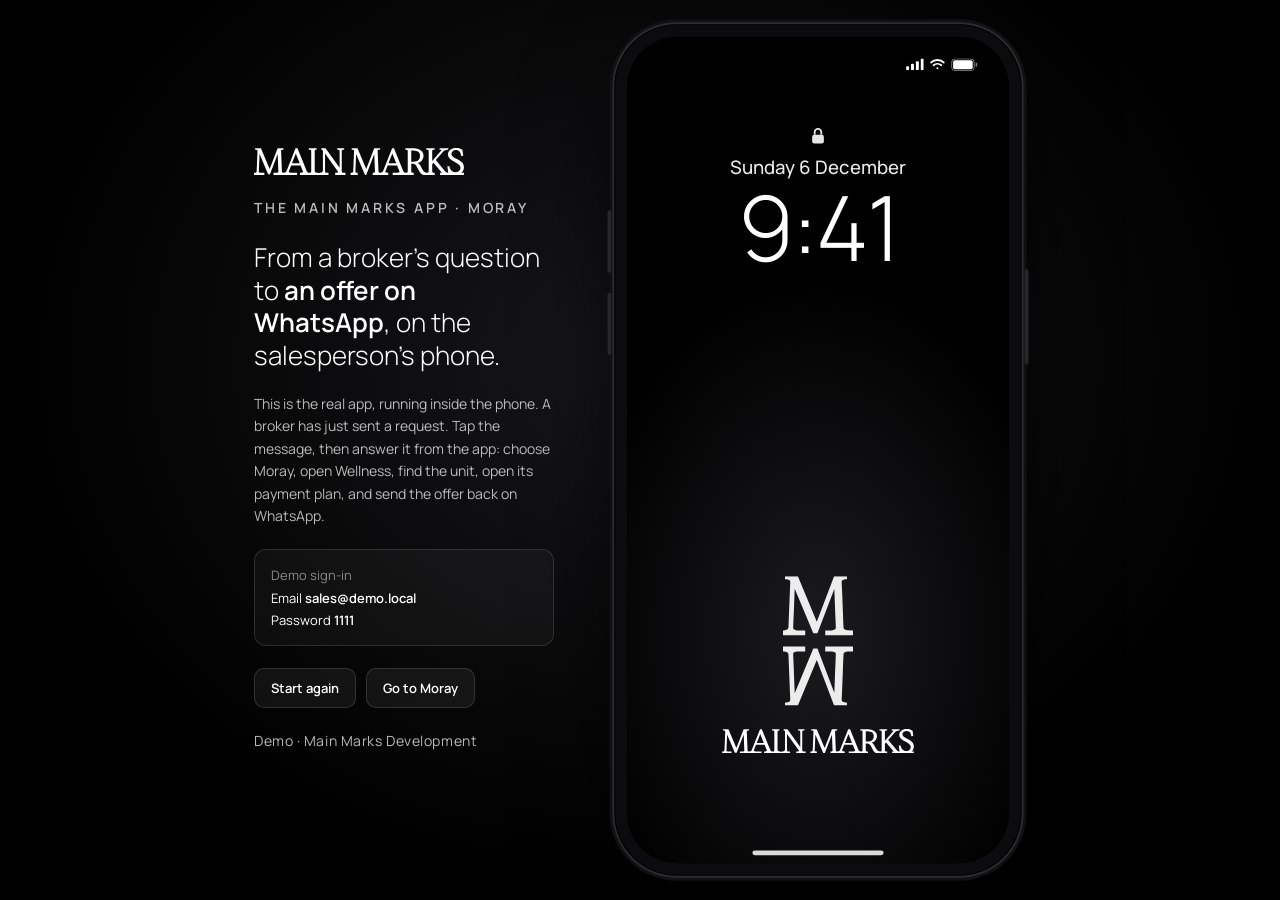
==== index.html @ e801addd "Build 83: Send offer on WhatsApp opens the phone's share sheet The share sheet slides up from the bo" ====
<!doctype html>
<html lang="en">
<head>
<meta charset="utf-8">
<meta name="viewport" content="width=device-width,initial-scale=1,viewport-fit=cover">
<title>Main Marks App Demo</title>
<meta name="theme-color" content="#000000">
<link rel="icon" href="img/icon.svg" type="image/svg+xml">
<link rel="preconnect" href="https://fonts.googleapis.com">
<link rel="preconnect" href="https://fonts.gstatic.com" crossorigin>
<link href="https://fonts.googleapis.com/css2?family=Manrope:wght@300..700&display=swap" rel="stylesheet">
<!-- ------------------------------------------------------------------
     The demo in a phone. The REAL app runs inside the frame (an iframe of
     this same folder), at an iPhone's 390 px, so every media query, tap
     and animation is the one a salesperson's phone gets. The frame is
     scaled to fit the window; the app inside is never resized.
     On a phone, the frame is dropped and the app fills the screen.
     ------------------------------------------------------------------ -->
<style>
  :root {
    --ink: #000; --white: #fff; --muted: #8B8989; --orange: #F7951E;
    --edge: rgba(255, 255, 255, .13);
    --screen-w: 390px; --screen-h: 844px; --bezel: 13px;
  }
  * { box-sizing: border-box; }
  html, body { margin: 0; height: 100%; background: var(--ink); color: var(--white);
    font-family: 'Manrope', system-ui, sans-serif; }
  body { display: flex; align-items: center; justify-content: center; gap: 56px; overflow: hidden;
    background: radial-gradient(ellipse at 50% 40%, #17171a 0%, #000 70%); }

  /* ---- the words beside the phone ---- */
  .side { width: 300px; display: flex; flex-direction: column; gap: 22px; }
  .side img.mm { width: 210px; height: auto; display: block; }
  .eyebrow { margin: 0; font-size: 11px; font-weight: 600; letter-spacing: .2em; text-transform: uppercase; color: var(--muted); }
  .side h1 { margin: 0; font-size: 26px; font-weight: 300; line-height: 1.25; }
  .side h1 b { font-weight: 600; }
  .side p { margin: 0; font-size: 14px; line-height: 1.6; color: rgba(255, 255, 255, .72); }
  .creds { padding: 14px 16px; border: 1px solid var(--edge); border-radius: 12px; font-size: 13px; line-height: 1.7;
    background: rgba(255, 255, 255, .04); }
  .creds span { color: var(--muted); }
  .creds b { font-weight: 600; }
  .btns { display: flex; gap: 10px; flex-wrap: wrap; }
  .btn { font: inherit; font-size: 13px; font-weight: 600; color: var(--white); cursor: pointer; text-decoration: none;
    padding: 10px 16px; border-radius: 10px; background: rgba(255, 255, 255, .06); border: 1px solid var(--edge); }
  .btn:hover { border-color: rgba(255, 255, 255, .3); }
  .btn:focus-visible { outline: 2px solid var(--orange); outline-offset: 2px; }
  .foot { font-size: 11px; color: var(--muted); letter-spacing: .04em; }

  /* ---- the phone ---- */
  .stage { flex: none; }
  .phone {
    position: relative;
    width: calc(var(--screen-w) + 2 * var(--bezel));
    height: calc(var(--screen-h) + 2 * var(--bezel));
    padding: var(--bezel); border-radius: 64px;
    background: #0c0c0e;
    box-shadow: 0 0 0 2px #2b2b30, 0 0 0 5px #111114, 0 40px 90px rgba(0, 0, 0, .7), inset 0 0 0 1px #000;
    transform-origin: 50% 50%;
  }
  /* the side buttons */
  .phone::before, .phone::after { content: ''; position: absolute; width: 4px; border-radius: 2px; background: #26262b; }
  .phone::before { left: -7px; top: 190px; height: 64px; box-shadow: 0 84px 0 #26262b; }
  .phone::after { right: -7px; top: 250px; height: 98px; }
  .screen { position: relative; width: 100%; height: 100%; border-radius: 51px; overflow: hidden; background: #000;
    display: flex; flex-direction: column; }
  .status { flex: none; height: 50px; display: flex; align-items: center; justify-content: space-between;
    padding: 6px 32px 0 40px; font-size: 15px; font-weight: 600; color: #fff; }
  .status svg { display: block; }
  .status { position: relative; z-index: 3; }
  .screen.locked .status > span:first-child { visibility: hidden; }
  .island { position: absolute; top: 11px; left: 50%; transform: translateX(-50%); width: 122px; height: 35px;
    border-radius: 20px; background: #000; z-index: 3; }
  iframe { flex: 1 1 auto; width: 100%; border: 0; display: block; background: #000; }
  .home { position: absolute; bottom: 8px; left: 50%; transform: translateX(-50%); width: 134px; height: 5px;
    border-radius: 3px; background: rgba(255, 255, 255, .85); z-index: 3; pointer-events: none; }

  /* ---- the lock screen: the demo starts with a broker's message ---- */
  .lock { position: absolute; inset: 0; z-index: 2; display: flex; flex-direction: column; align-items: center;
    padding-top: 92px; cursor: default;
    background: radial-gradient(ellipse 90% 60% at 50% 72%, #1b1b1f 0%, #000 72%);
    transition: transform .55s cubic-bezier(.6, 0, .3, 1), opacity .55s ease; }
  /* the wallpaper: the Main Marks emblem and wordmark, low on the screen */
  .lock .wall { position: absolute; left: 0; right: 0; bottom: 112px; display: flex; flex-direction: column;
    align-items: center; gap: 24px; pointer-events: none; }
  .lock .wall .em { height: 132px; width: auto; opacity: .92; }
  .lock .wall .wm { width: 196px; height: auto; }
  .lock.away { transform: translateY(-100%); opacity: .4; pointer-events: none; }
  .lock.gone { display: none; }
  .lock .lk { width: 14px; height: 18px; opacity: .9; }
  .lock .date { margin-top: 10px; font-size: 19px; font-weight: 500; letter-spacing: .01em; color: rgba(255,255,255,.92); }
  .lock .time { font-size: 92px; font-weight: 300; line-height: 1; letter-spacing: -.02em; margin-top: 2px;
    text-shadow: 0 2px 30px rgba(0,0,0,.35); }
  .lock .hint { position: absolute; bottom: 40px; left: 0; right: 0; text-align: center; font-size: 13px; font-weight: 500;
    color: rgba(255,255,255,.8); opacity: 0; transition: opacity .4s ease; }
  .lock.ringing .hint { opacity: 1; animation: hintPulse 2.2s ease-in-out infinite; }
  @keyframes hintPulse { 50% { opacity: .45; } }

  .note { position: absolute; top: 300px; left: 10px; right: 10px; z-index: 3; display: flex; gap: 11px; align-items: flex-start;
    padding: 12px 14px 13px; border-radius: 22px; text-align: left; font: inherit; color: #fff; cursor: pointer;
    background: rgba(40, 40, 44, .62); border: 1px solid rgba(255,255,255,.1);
    -webkit-backdrop-filter: blur(22px) saturate(1.4); backdrop-filter: blur(22px) saturate(1.4);
    box-shadow: 0 10px 30px rgba(0,0,0,.35);
    transform: translateY(46px) scale(.96); opacity: 0; }
  .lock.ringing .note { animation: noteIn .62s cubic-bezier(.2, 1.25, .4, 1) forwards, buzz .42s ease-in-out .7s 2; }
  .note:active { transform: scale(.97); }
  .note:focus-visible { outline: 2px solid var(--orange); outline-offset: 2px; }
  @keyframes noteIn { from { transform: translateY(46px) scale(.96); opacity: 0; } to { transform: none; opacity: 1; } }
  @keyframes buzz { 0%, 100% { translate: 0; } 20% { translate: -3px; } 40% { translate: 3px; } 60% { translate: -2px; } 80% { translate: 2px; } }
  .note .ic { flex: none; width: 38px; height: 38px; border-radius: 10px; background: #25D366; display: grid; place-items: center; }
  .note .tx { flex: 1; min-width: 0; }
  .note .hd { display: flex; justify-content: space-between; gap: 8px; font-size: 13px; font-weight: 700; }
  .note .hd span { font-weight: 500; color: rgba(255,255,255,.6); }
  .note .bd { margin-top: 2px; font-size: 14px; line-height: 1.38; color: rgba(255,255,255,.92); }

  /* the request, kept beside the phone once it has been opened */
  .req { padding: 14px 16px; border-radius: 12px; font-size: 13px; line-height: 1.6;
    border: 1px solid rgba(37, 211, 102, .35); background: rgba(37, 211, 102, .07); }
  .req span { display: block; font-size: 11px; font-weight: 600; letter-spacing: .14em; text-transform: uppercase; color: #25D366; margin-bottom: 4px; }
  .req[hidden] { display: none; }

  /* ==================================================================
     THE PHONE'S OWN SCREENS (build 83). "Send offer on WhatsApp" in the
     app calls MMDemo.share(): the iOS share sheet slides up from the
     bottom, a WhatsApp chat is chosen, WhatsApp shows the offer PDF before
     sending, and the chat shows it sent. These are the phone, not the app,
     so they live here, over the app's frame. Dark, as the lock screen.
     ================================================================== */
  .screen { --sb: 50px; }                         /* the status bar's height */
  .os { position: absolute; inset: 0; z-index: 2; display: none; overflow: hidden;
    font-family: -apple-system, BlinkMacSystemFont, 'SF Pro Text', 'Manrope', system-ui, sans-serif; }
  .os.on { display: block; }
  .os-dim { position: absolute; inset: 0; background: rgba(0, 0, 0, .45); opacity: 0; transition: opacity .35s ease; }
  .os.up .os-dim { opacity: 1; }

  /* the share sheet */
  .sheet { position: absolute; left: 0; right: 0; bottom: 0; height: min(570px, calc(100% - var(--sb) - 20px));
    background: #1c1c1e; border-radius: 14px 14px 0 0; color: #fff; display: flex; flex-direction: column;
    transform: translateY(100%); transition: transform .5s cubic-bezier(.32, .72, 0, 1); }
  .os.up .sheet { transform: none; }
  .sheet .grab { flex: none; width: 36px; height: 5px; border-radius: 3px; background: #48484a; margin: 6px auto 0; }
  .sh-head { flex: none; display: flex; align-items: center; gap: 12px; padding: 12px 16px 14px; border-bottom: .5px solid #38383a; }
  .sh-thumb { flex: none; width: 42px; height: 56px; border-radius: 5px; background: #fff center top / cover no-repeat;
    box-shadow: 0 0 0 .5px rgba(255,255,255,.15); display: grid; place-items: center; }
  .sh-thumb.is-text { background: #25D366; }
  .sh-thumb .spin { width: 18px; height: 18px; border-radius: 50%; border: 2px solid #c7c7cc; border-top-color: transparent;
    animation: spin .8s linear infinite; }
  @keyframes spin { to { transform: rotate(360deg); } }
  .sh-title { flex: 1; min-width: 0; }
  .sh-title b { display: -webkit-box; -webkit-line-clamp: 2; -webkit-box-orient: vertical; overflow: hidden;
    font-size: 15px; font-weight: 600; line-height: 1.25; }
  .sh-title span { display: block; margin-top: 2px; font-size: 13px; color: #8e8e93; }
  .sh-x { flex: none; width: 30px; height: 30px; border-radius: 50%; border: 0; background: #3a3a3c; color: #c7c7cc;
    font-size: 15px; line-height: 30px; cursor: pointer; }
  .sh-body { flex: 1; overflow-y: auto; padding-bottom: 30px; }
  .sh-row { display: flex; gap: 6px; overflow-x: auto; padding: 16px 12px 14px; scrollbar-width: none; }
  .sh-row::-webkit-scrollbar { display: none; }
  .sh-row + .sh-row { border-top: .5px solid #38383a; }
  .who, .app2 { flex: none; width: 76px; display: flex; flex-direction: column; align-items: center; gap: 6px;
    background: none; border: 0; color: #fff; font: inherit; cursor: pointer; padding: 0; }
  .who .av { position: relative; width: 62px; height: 62px; border-radius: 50%; display: grid; place-items: center;
    font-size: 22px; font-weight: 600; color: #fff; }
  .who .av i { position: absolute; right: -2px; bottom: -2px; width: 24px; height: 24px; border-radius: 50%; background: #25D366;
    border: 2px solid #1c1c1e; display: grid; place-items: center; }
  .who .nm, .app2 .nm { font-size: 11.5px; line-height: 1.25; text-align: center; }
  .who .nm small { display: block; color: #8e8e93; font-size: 11px; }
  .who.asked .av { box-shadow: 0 0 0 2.5px #1c1c1e, 0 0 0 4.5px #25D366; }
  .app2 .ic2 { width: 62px; height: 62px; border-radius: 15px; display: grid; place-items: center; }
  .who:active .av, .app2:active .ic2 { filter: brightness(.8); }
  .sh-acts { margin: 6px 16px 0; border-radius: 12px; background: #2c2c2e; overflow: hidden; }
  .sh-acts button { display: flex; width: 100%; justify-content: space-between; align-items: center; padding: 13px 16px;
    background: none; border: 0; color: #fff; font: inherit; font-size: 16px; cursor: pointer; text-align: left; }
  .sh-acts button + button { border-top: .5px solid #3a3a3c; }
  .sh-acts button span { color: #c7c7cc; font-size: 17px; }
  /* a phone has no scrollbars (the app's frame hides its own the same way) */
  .os .pages, .os .chat, .os .sh-body, .os .wa-list { scrollbar-width: none; }
  .os .pages::-webkit-scrollbar, .os .chat::-webkit-scrollbar, .os .sh-body::-webkit-scrollbar,
  .os .wa-list::-webkit-scrollbar { display: none; width: 0; height: 0; }
  .toast { position: absolute; left: 50%; bottom: 46px; transform: translate(-50%, 12px); opacity: 0; z-index: 5;
    padding: 9px 14px; border-radius: 18px; background: rgba(60, 60, 64, .96); color: #fff; font-size: 13px;
    white-space: nowrap; transition: opacity .25s ease, transform .25s ease; pointer-events: none; }
  .toast.on { opacity: 1; transform: translate(-50%, 0); }

  /* WhatsApp: the screens a share into it shows (dark theme) */
  .wa { position: absolute; inset: 0; background: #0b141a; color: #e9edef; display: flex; flex-direction: column;
    transform: translateX(100%); transition: transform .38s cubic-bezier(.32, .72, 0, 1); }
  .wa.in { transform: none; }
  .wa.from-bottom { transform: translateY(100%); }
  .wa.from-bottom.in { transform: none; }
  .wa-top { flex: none; display: flex; align-items: center; gap: 10px; padding: calc(var(--sb) + 6px) 12px 10px;
    background: #1f2c34; }
  .wa-top button { background: none; border: 0; color: #00a884; font: inherit; font-size: 16px; cursor: pointer; padding: 4px; }
  .wa-top .av { width: 36px; height: 36px; border-radius: 50%; display: grid; place-items: center; font-size: 14px; font-weight: 600; color: #fff; flex: none; }
  .wa-top .tt { flex: 1; min-width: 0; }
  .wa-top .tt b { display: block; font-size: 16px; font-weight: 600; white-space: nowrap; overflow: hidden; text-overflow: ellipsis; }
  .wa-top .tt span { display: block; font-size: 12px; color: #8696a0; }
  .wa-top.center .tt { text-align: center; }
  .wa-list { flex: 1; overflow-y: auto; }
  .wa-list h6 { margin: 14px 16px 6px; font-size: 12px; font-weight: 600; letter-spacing: .04em; text-transform: uppercase; color: #8696a0; }
  .wa-list button { display: flex; width: 100%; align-items: center; gap: 12px; padding: 9px 16px; background: none; border: 0;
    color: #e9edef; font: inherit; text-align: left; cursor: pointer; }
  .wa-list button .av { width: 44px; height: 44px; border-radius: 50%; display: grid; place-items: center; font-weight: 600; color: #fff; flex: none; }
  .wa-list button b { display: block; font-size: 16px; font-weight: 500; }
  .wa-list button span { display: block; font-size: 13px; color: #8696a0; }
  .wa-list button:active { background: #202c33; }

  /* the document before it is sent, and the viewer */
  .pages { flex: 1; overflow-y: auto; padding: 14px 18px 18px; display: flex; flex-direction: column; gap: 12px;
    overscroll-behavior: contain; background: #0b141a; }
  .pages img, .pages canvas { display: block; width: 100%; height: auto; background: #fff; border-radius: 2px;
    box-shadow: 0 2px 10px rgba(0, 0, 0, .5); }
  .pages .wait { margin: auto; display: flex; flex-direction: column; align-items: center; gap: 12px; color: #8696a0; font-size: 13px; }
  .pages .wait .spin { width: 26px; height: 26px; border-color: #8696a0; border-top-color: transparent; }
  .pages .fail { margin: auto; padding: 0 20px; text-align: center; color: #f15c6d; font-size: 13px; line-height: 1.5; }
  .pg-count { position: absolute; top: calc(var(--sb) + 64px); left: 50%; transform: translateX(-50%); padding: 3px 10px;
    border-radius: 10px; background: rgba(0, 0, 0, .6); font-size: 12px; color: #fff; pointer-events: none; }
  .wa-cap { flex: none; display: flex; align-items: flex-end; gap: 10px; padding: 10px 12px 30px; background: #0b141a; }
  .wa-cap .cap { flex: 1; min-width: 0; max-height: 64px; overflow: hidden; padding: 9px 14px; border-radius: 20px; background: #1f2c34;
    font-size: 13px; line-height: 1.35; color: #d1d7db; white-space: pre-line; }
  .wa-send { flex: none; width: 46px; height: 46px; border-radius: 50%; border: 0; background: #00a884; display: grid; place-items: center; cursor: pointer; }
  .wa-send:disabled { opacity: .45; cursor: default; }

  /* the chat */
  .chat { flex: 1; overflow-y: auto; padding: 10px 10px 14px; display: flex; flex-direction: column; gap: 6px;
    background-color: #0b141a;
    background-image: radial-gradient(rgba(255,255,255,.035) 1px, transparent 1.2px); background-size: 18px 18px; }
  .chat .day { align-self: center; margin: 4px 0 6px; padding: 4px 10px; border-radius: 8px; background: #182229; font-size: 11.5px; color: #8696a0; }
  .bub { max-width: 82%; padding: 6px 8px 5px 9px; border-radius: 8px; font-size: 14px; line-height: 1.38; position: relative; }
  .bub.in { align-self: flex-start; background: #1f2c34; border-top-left-radius: 0; }
  .bub.out { align-self: flex-end; background: #005c4b; border-top-right-radius: 0; }
  .bub .tm { float: right; margin: 6px 0 -3px 10px; font-size: 11px; color: rgba(233, 237, 239, .6); display: inline-flex; align-items: center; gap: 3px; }
  .bub .tk path { stroke: #8696a0; transition: stroke .4s ease; }
  .bub .tk.read path { stroke: #53bdeb; }
  .bub.doc { padding: 4px; width: 82%; cursor: pointer; }
  .bub.doc .pv { height: 150px; border-radius: 6px 6px 0 0; background: #fff center top / cover no-repeat; }
  .bub.doc .row { display: flex; align-items: center; gap: 10px; padding: 9px 8px; background: #025144; border-radius: 0 0 6px 6px; }
  .bub.doc .row .pdf { flex: none; width: 30px; height: 36px; border-radius: 3px; background: #e2483d; color: #fff;
    font-size: 9px; font-weight: 700; display: grid; place-items: end center; padding-bottom: 5px; }
  .bub.doc .row b { display: block; font-size: 13.5px; font-weight: 500; line-height: 1.3; word-break: break-word; }
  .bub.doc .row span { display: block; font-size: 12px; color: rgba(233, 237, 239, .6); margin-top: 2px; }
  .bub.doc .tm { float: none; display: flex; justify-content: flex-end; margin: 2px 4px 0; }
  .bub.pop { animation: pop .3s cubic-bezier(.2, 1.2, .4, 1) both; }
  @keyframes pop { from { opacity: 0; transform: translateY(10px) scale(.97); } }
  .wa-bar { flex: none; display: flex; align-items: center; gap: 8px; padding: 8px 10px 30px; background: #1f2c34; }
  .wa-bar span { flex: 1; padding: 8px 14px; border-radius: 18px; background: #2a3942; color: #8696a0; font-size: 14px; }

  /* ---- on a phone, the app IS the screen ---- */
  @media (max-width: 760px) {
    .screen { --sb: env(safe-area-inset-top, 0px); }
    body { display: block; background: #000; }
    .side { display: none; }
    .phone { width: 100vw; height: 100dvh; padding: 0; border-radius: 0; box-shadow: none; background: #000; transform: none !important; }
    .phone::before, .phone::after, .status, .island, .home { display: none; }
    .screen { border-radius: 0; }
    .lock { padding-top: 70px; }
    .note { top: 270px; }
  }
  @media (prefers-reduced-motion: reduce) {
    .lock.ringing .note { animation: none; transform: none; opacity: 1; }
    .lock.ringing .hint { animation: none; }
  }
</style>
</head>
<body>

<section class="side" aria-label="About this demo">
  <img class="mm" src="img/mainmarks-wordmark.svg" alt="Main Marks">
  <p class="eyebrow">The Main Marks app · Moray</p>
  <h1>From a broker’s question to <b>an offer on WhatsApp</b>, on the salesperson’s phone.</h1>
  <p>This is the real app, running inside the phone. A broker has just sent a request. Tap the message, then answer it from the app: choose Moray, open Wellness, find the unit, open its payment plan, and send the offer back on WhatsApp.</p>
  <div class="req" id="req" hidden>
    <span>The request</span>
    Sara Adel, broker: a cardiologist wants the lowest-priced clinic at Moray Wellness, on the first floor only (his patients have heart problems).
  </div>
  <div class="creds">
    <span>Demo sign-in</span><br>
    Email <b>sales@demo.local</b><br>
    Password <b>1111</b>
  </div>
  <div class="btns">
    <button class="btn" type="button" id="restart">Start again</button>
    <button class="btn" type="button" id="moray">Go to Moray</button>
  </div>
  <p class="foot" id="build">Demo · Main Marks Development</p>
</section>

<div class="stage">
  <div class="phone" id="phone">
    <div class="screen" id="screen">
      <div class="island" aria-hidden="true"></div>
      <div class="status" aria-hidden="true">
        <span>9:41</span>
        <span style="display:flex;gap:6px;align-items:center">
          <svg width="18" height="12" viewBox="0 0 18 12" fill="#fff"><rect x="0" y="8" width="3" height="4" rx="1"/><rect x="5" y="5.5" width="3" height="6.5" rx="1"/><rect x="10" y="3" width="3" height="9" rx="1"/><rect x="15" y="0" width="3" height="12" rx="1"/></svg>
          <svg width="16" height="12" viewBox="0 0 16 12" fill="none" stroke="#fff" stroke-width="1.8" stroke-linecap="round"><path d="M1.5 4.2a9.5 9.5 0 0 1 13 0"/><path d="M4 7a6 6 0 0 1 8 0"/><circle cx="8" cy="10" r="1" fill="#fff" stroke="none"/></svg>
          <svg width="27" height="13" viewBox="0 0 27 13" fill="none"><rect x=".5" y=".5" width="23" height="12" rx="3.5" stroke="rgba(255,255,255,.5)"/><rect x="2" y="2" width="20" height="9" rx="2" fill="#fff"/><rect x="25" y="4.5" width="1.6" height="4" rx=".8" fill="rgba(255,255,255,.5)"/></svg>
        </span>
      </div>
      <iframe id="app" src="about:blank" title="The Main Marks app"></iframe>
      <div class="lock" id="lock">
        <svg class="lk" viewBox="0 0 14 18" fill="none" stroke="#fff" stroke-width="1.8" aria-hidden="true"><rect x="1" y="8" width="12" height="9" rx="2.2" fill="#fff" stroke="none"/><path d="M3.6 8V5.4a3.4 3.4 0 0 1 6.8 0V8"/></svg>
        <div class="date" id="date">Thursday 1 October</div>
        <div class="time">9:41</div>
        <button class="note" id="note" type="button" aria-label="New WhatsApp message from Sara Adel, broker. Open it.">
          <span class="ic" aria-hidden="true">
            <svg width="22" height="22" viewBox="0 0 24 24" fill="#fff"><path d="M12 2.2a9.8 9.8 0 0 0-8.4 14.8L2.3 21.8l4.9-1.3A9.8 9.8 0 1 0 12 2.2Zm0 2a7.8 7.8 0 1 1-4 14.5l-.3-.2-2.8.8.8-2.7-.2-.3A7.8 7.8 0 0 1 12 4.2Z"/></svg>
          </span>
          <span class="tx">
            <span class="hd">Sara Adel · Broker <span>now</span></span>
            <span class="bd" style="display:block">Hi! My client is a cardiologist. His patients usually have heart problems, so he won’t accept anything higher than the first floor. What’s your lowest-priced first-floor clinic at Moray Wellness?</span>
          </span>
        </button>
        <div class="wall" aria-hidden="true">
          <img class="em" src="img/mainmarks-emblem.svg" alt="">
          <img class="wm" src="img/mainmarks-wordmark.svg" alt="">
        </div>
        <div class="hint">Tap the message to answer it</div>
      </div>

      <!-- the phone's own screens (build 83): share sheet -> WhatsApp -->
      <div class="os" id="os" aria-hidden="true">
        <div class="os-dim" id="osDim"></div>
        <div class="sheet" id="sheet" role="dialog" aria-label="Share">
          <div class="grab"></div>
          <div class="sh-head">
            <div class="sh-thumb" id="shThumb"><span class="spin"></span></div>
            <div class="sh-title"><b id="shName">Offer</b><span id="shMeta">Preparing the offer PDF…</span></div>
            <button class="sh-x" type="button" id="shClose" aria-label="Close">✕</button>
          </div>
          <div class="sh-body">
            <div class="sh-row" id="shPeople"></div>
            <div class="sh-row" id="shApps"></div>
            <div class="sh-acts">
              <button type="button" data-act="copy">Copy <span>⧉</span></button>
              <button type="button" data-act="files">Save to Files <span>▭</span></button>
              <button type="button" data-act="print">Print <span>⎙</span></button>
            </div>
          </div>
        </div>
        <section class="wa from-bottom" id="waPick" aria-label="WhatsApp: send to">
          <div class="wa-top center"><button type="button" data-back="pick">Cancel</button>
            <div class="tt"><b>Send to…</b></div><span style="width:52px"></span></div>
          <div class="wa-list" id="waPickList"></div>
        </section>
        <section class="wa" id="waPrev" aria-label="WhatsApp: the document before sending">
          <div class="wa-top"><button type="button" data-back="prev" aria-label="Cancel">✕</button>
            <span class="av" id="prevAv"></span><div class="tt"><b id="prevName"></b><span id="prevSub">Document</span></div></div>
          <div class="pages" id="prevPages"></div>
          <span class="pg-count" id="prevCount" hidden></span>
          <div class="wa-cap"><div class="cap" id="prevCap"></div>
            <button class="wa-send" type="button" id="prevSend" aria-label="Send">
              <svg width="22" height="22" viewBox="0 0 24 24" fill="#fff"><path d="M3.4 20.4 21 12 3.4 3.6 3.4 10l12.6 2-12.6 2z"/></svg></button></div>
        </section>
        <section class="wa" id="waChat" aria-label="WhatsApp chat">
          <div class="wa-top"><button type="button" data-back="chat" aria-label="Back to the app">‹ Back</button>
            <span class="av" id="chatAv"></span><div class="tt"><b id="chatName"></b><span id="chatSub">online</span></div></div>
          <div class="chat" id="chat"></div>
          <div class="wa-bar"><span>Message</span></div>
        </section>
        <section class="wa from-bottom" id="waView" aria-label="The offer PDF">
          <div class="wa-top"><button type="button" data-back="view">Done</button>
            <div class="tt"><b id="viewName"></b><span id="viewSub"></span></div></div>
          <div class="pages" id="viewPages"></div>
        </section>
        <div class="toast" id="toast"></div>
      </div>
      <div class="home" aria-hidden="true"></div>
    </div>
  </div>
</div>

<script>
(function () {
  'use strict';
  var phone = document.getElementById('phone');
  var app = document.getElementById('app');

  /* fit the whole phone in the window; the app inside keeps its 390 px */
  function fit() {
    if (window.matchMedia('(max-width: 760px)').matches) { phone.style.transform = ''; return; }
    var h = phone.offsetHeight, w = phone.offsetWidth;
    var s = Math.min(1, (window.innerHeight - 48) / h, (window.innerWidth - 380) / w);
    phone.style.transform = 'scale(' + Math.max(0.5, s).toFixed(3) + ')';
  }
  window.addEventListener('resize', fit);
  fit();

  /* a phone has no scrollbar: hide the desktop one inside the frame, or it
     takes 15 px off the app's width and the app lays out for 375 px */
  app.addEventListener('load', function () {
    try {
      var d = app.contentDocument;
      var st = d.createElement('style');
      st.textContent = 'html{scrollbar-width:none}::-webkit-scrollbar{display:none;width:0;height:0}';
      d.head.appendChild(st);
    } catch (e) { /* not the same origin: leave it */ }
  });

  /* ---- the opening: a locked phone, then the broker's message ----------
     The app is not loaded until the message is tapped, so its own sign-in
     or entry animation plays in front of the viewer, not behind the lock. */
  var lock = document.getElementById('lock');
  var note = document.getElementById('note');
  var req = document.getElementById('req');
  var screen = document.getElementById('screen');
  var ringTimer = null;

  try {
    document.getElementById('date').textContent =
      new Date().toLocaleDateString('en-GB', { weekday: 'long', day: 'numeric', month: 'long' });
  } catch (e) { /* keep the written date */ }

  function ring() {
    clearTimeout(ringTimer);
    closeAll(true); job = null;
    app.src = 'about:blank';
    req.hidden = true;
    lock.classList.remove('away', 'gone', 'ringing');
    screen.classList.add('locked');
    void lock.offsetWidth;                       /* restart the slide-in */
    ringTimer = setTimeout(function () { lock.classList.add('ringing'); }, 1400);
  }

  function answer() {
    if (lock.classList.contains('away')) return;
    var done = false;
    function unlock() {
      if (done) return;
      done = true;
      lock.classList.add('away');
      screen.classList.remove('locked');
      req.hidden = false;
      setTimeout(function () { lock.classList.add('gone'); }, 600);
    }
    app.addEventListener('load', function onLoad() {
      if (app.src.indexOf('about:blank') !== -1) return;
      app.removeEventListener('load', onLoad);
      unlock();
    });
    app.src = 'projects.html';                      /* signed out: the app sends it to sign-in */
    setTimeout(unlock, 1500);                    /* never leave the viewer on the lock */
  }

  /* ==================================================================
     THE SHARE SHEET AND WHATSAPP (build 83). The app's "Send offer on
     WhatsApp" calls MMDemo.share({ text, agent, unit, pdf }) from inside
     the frame; `pdf` makes the real offer PDF (js/offerpdf.js -> js/pdf.js)
     or is null for a unit the offer does not cover yet (then the text goes
     alone). The contacts are invented, like Sara Adel.
     ================================================================== */
  function $(id) { return document.getElementById(id); }
  var os = $('os');
  var REQUEST = document.querySelector('#note .bd').textContent;
  var PEOPLE = [
    { name: 'Sara Adel', sub: 'Broker', bg: '#7b5ea7', asked: true },
    { name: 'Omar Fathy', sub: 'Broker', bg: '#2f7d6d' },
    { name: 'Moray Sales', sub: 'Team group', bg: '#b5651d' },
    { name: 'Yasmin Nabil', sub: 'Broker', bg: '#3b6fb6' }
  ];
  var WA_ICON = '<svg width="13" height="13" viewBox="0 0 24 24" fill="#fff"><path d="M12 2.2a9.8 9.8 0 0 0-8.4 14.8L2.3 21.8l4.9-1.3A9.8 9.8 0 1 0 12 2.2Zm0 2a7.8 7.8 0 1 1-4 14.5l-.3-.2-2.8.8.8-2.7-.2-.3A7.8 7.8 0 0 1 12 4.2Z"/></svg>';
  var TICKS = '<svg class="tk" width="17" height="11" viewBox="0 0 17 11" fill="none" stroke-width="1.6" stroke-linecap="round" stroke-linejoin="round"><path d="M1 6l3 3 6-7.5"/><path d="M7.5 8.6 8 9l6-7.5"/></svg>';
  var job = null, timers = [];

  function later(fn, ms) { timers.push(setTimeout(fn, ms)); }
  function esc(s) { return String(s).replace(/[&<>"]/g, function (c) { return { '&': '&amp;', '<': '&lt;', '>': '&gt;', '"': '&quot;' }[c]; }); }
  /* WhatsApp's own formatting: *bold*, line breaks */
  function waText(s) { return esc(s).replace(/\*([^*\n]+)\*/g, '<b>$1</b>').replace(/\n/g, '<br>'); }
  function initials(n) { return n.split(/\s+/).map(function (w) { return w[0]; }).join('').slice(0, 2).toUpperCase(); }
  function avatar(el, who) { el.textContent = initials(who.name); el.style.background = who.bg; }
  function mb(bytes) { return bytes > 1048576 ? (bytes / 1048576).toFixed(1) + ' MB' : Math.round(bytes / 1024) + ' kB'; }
  var toastT = null;
  function toast(msg) {
    var t = $('toast'); t.textContent = msg; t.classList.add('on');
    clearTimeout(toastT); toastT = setTimeout(function () { t.classList.remove('on'); }, 1800);
  }

  var libs = {};
  function load(src) {
    if (!libs[src]) libs[src] = new Promise(function (ok, no) {
      var s = document.createElement('script'); s.src = src; s.onload = ok;
      s.onerror = function () { delete libs[src]; no(new Error('Could not load ' + src)); };
      document.head.appendChild(s);
    });
    return libs[src];
  }
  /* every page of the PDF as a picture, with Mozilla's PDF.js, so it shows
     the same on a laptop and on a phone (a phone's browser will not show a
     PDF inside a page) */
  function pagesOf(file) {
    return Promise.all([load('vendor/pdfjs/pdf.min.js'), file.blob.arrayBuffer()]).then(function (r) {
      var lib = window.pdfjsLib;
      lib.GlobalWorkerOptions.workerSrc = 'vendor/pdfjs/pdf.worker.min.js';
      return lib.getDocument({ data: new Uint8Array(r[1]) }).promise;
    }).then(function (pdf) {
      var out = [], n = 0;
      function next() {
        if (++n > pdf.numPages) return out;
        return pdf.getPage(n).then(function (page) {
          var v0 = page.getViewport({ scale: 1 }), v = page.getViewport({ scale: 760 / v0.width });
          var c = document.createElement('canvas'); c.width = v.width; c.height = v.height;
          return page.render({ canvasContext: c.getContext('2d'), viewport: v }).promise.then(function () {
            out.push(c.toDataURL('image/jpeg', 0.86)); return next();
          });
        });
      }
      return next();
    });
  }

  function fillPages(box, done) {
    box.innerHTML = '<div class="wait"><span class="spin"></span>Preparing the offer…</div>';
    if (!job.pages) { box.innerHTML = '<p class="fail">No PDF.</p>'; return; }
    job.pages.then(function (urls) {
      box.innerHTML = '';
      urls.forEach(function (u, i) { var im = new Image(); im.src = u; im.alt = 'Page ' + (i + 1); box.appendChild(im); });
      if (done) done(urls);
    }, function (e) { box.innerHTML = '<p class="fail">The offer PDF could not be made.<br>' + esc(e && e.message || e) + '</p>'; });
  }

  function share(o) {
    closeAll(true);
    job = { text: o.text, unit: o.unit, agent: o.agent, to: null, file: null, pages: null };
    var thumb = $('shThumb');
    thumb.className = 'sh-thumb'; thumb.style.backgroundImage = ''; thumb.innerHTML = '<span class="spin"></span>';
    if (o.pdf) {
      $('shName').textContent = 'Moray Wellness · Clinic ' + o.unit + ' · offer';
      $('shMeta').textContent = 'Preparing the offer PDF…';
      job.file = Promise.resolve().then(o.pdf);
      job.pages = job.file.then(pagesOf);
      var mine = job;
      job.file.then(function (f) {
        if (job !== mine) return;
        f.size = f.blob.size;
        $('shName').textContent = f.name;
        $('shMeta').textContent = 'PDF Document · ' + f.pages + ' pages · ' + mb(f.size);
      }, function (e) {
        if (job !== mine) return;
        $('shMeta').textContent = 'No PDF: ' + (e && e.message || e);
      });
      job.pages.then(function (urls) {
        if (job !== mine) return;
        thumb.innerHTML = ''; thumb.style.backgroundImage = 'url(' + urls[0] + ')';
      }, function () { if (job === mine) { thumb.className = 'sh-thumb is-text'; thumb.innerHTML = WA_ICON; } });
    } else {
      $('shName').textContent = 'Offer · ' + o.unit;
      $('shMeta').textContent = 'Text · this unit has no offer PDF yet';
      thumb.className = 'sh-thumb is-text'; thumb.innerHTML = WA_ICON;
    }
    os.classList.add('on'); os.setAttribute('aria-hidden', 'false');
    void os.offsetWidth;
    os.classList.add('up');
  }
  window.MMDemo = { share: share };

  function slide(id, on) { $(id).classList.toggle('in', on); }
  function sheetDown(down) { $('sheet').style.transform = down ? 'translateY(100%)' : ''; }

  function closeAll(now) {
    timers.forEach(clearTimeout); timers = [];
    ['waPick', 'waPrev', 'waChat', 'waView'].forEach(function (id) { slide(id, false); });
    sheetDown(false);
    os.classList.remove('up');
    if (now) { os.classList.remove('on'); os.setAttribute('aria-hidden', 'true'); return; }
    later(function () { os.classList.remove('on'); os.setAttribute('aria-hidden', 'true'); }, 420);
  }

  /* a chat is chosen: WhatsApp shows the document before it goes */
  function pick(who) {
    if (!job) return;
    job.to = who;
    slide('waPick', false);
    if (!job.file) { send(); return; }
    job.file.then(function () {
      avatar($('prevAv'), who); $('prevName').textContent = who.name;
      $('prevSub').textContent = 'Document';
      $('prevCap').textContent = job.text;
      $('prevSend').disabled = true;
      $('prevCount').hidden = true;
      fillPages($('prevPages'), function (urls) {
        $('prevSend').disabled = false;
        var c = $('prevCount'); c.hidden = false; c.textContent = '1 of ' + urls.length;
        var box = $('prevPages');
        box.onscroll = function () {
          var ims = box.querySelectorAll('img'), k = 0;
          for (var i = 0; i < ims.length; i++) if (ims[i].offsetTop - box.offsetTop <= box.scrollTop + box.clientHeight / 3) k = i;
          c.textContent = (k + 1) + ' of ' + urls.length;
        };
      });
      $('prevPages').scrollTop = 0;
      sheetDown(true);
      slide('waPrev', true);
    }, function () { send(); });            /* no PDF could be made: the text alone */
  }

  /* sent: the chat, with what was asked and what went back */
  function send() {
    var who = job.to, chat = $('chat');
    avatar($('chatAv'), who); $('chatName').textContent = who.name;
    $('chatSub').textContent = who.sub === 'Team group' ? 'You, Ahmed, Mariam, Karim' : 'online';
    chat.innerHTML = '<span class="day">Today</span>';
    if (who.asked) chat.insertAdjacentHTML('beforeend', '<div class="bub in">' + waText(REQUEST) + '<span class="tm">9:41</span></div>');
    sheetDown(true);
    slide('waPrev', false);
    slide('waChat', true);
    var at = 350, docAt = at;          /* the PDF first, then the text (as WhatsApp sends them) */
    if (job.file) {
      job.file.then(function (f) {
        later(function () {
          chat.insertAdjacentHTML('beforeend', '<div class="bub out doc pop" id="docBub" role="button" tabindex="0" aria-label="Open the offer PDF">' +
            '<div class="pv" id="docPv"></div><div class="row"><span class="pdf">PDF</span><div><b>' + esc(f.name) + '</b>' +
            '<span>' + f.pages + ' pages · PDF · ' + mb(f.size) + '</span></div></div><span class="tm">9:42 ' + TICKS + '</span></div>');
          job.pages.then(function (urls) { var pv = $('docPv'); if (pv) pv.style.backgroundImage = 'url(' + urls[0] + ')'; });
          $('docBub').addEventListener('click', openView);
          $('docBub').addEventListener('keydown', function (e) { if (e.key === 'Enter' || e.key === ' ') { e.preventDefault(); openView(); } });
        }, docAt);
      }, function () {});
      at += 450;
    }
    later(function () {
      chat.insertAdjacentHTML('beforeend', '<div class="bub out pop">' + waText(job.text) + '<span class="tm">9:42 ' + TICKS + '</span></div>');
      chat.scrollTop = chat.scrollHeight;
    }, at);
    /* read by the broker */
    later(function () {
      [].forEach.call(chat.querySelectorAll('.tk'), function (t) { t.classList.add('read'); });
      if (who.sub !== 'Team group') $('chatSub').textContent = 'online';
    }, at + 1600);
  }

  function openView() {
    if (!job || !job.file) return;
    job.file.then(function (f) {
      $('viewName').textContent = f.name;
      $('viewSub').textContent = f.pages + ' pages · ' + mb(f.size);
      fillPages($('viewPages'));
      $('viewPages').scrollTop = 0;
      slide('waView', true);
    });
  }

  /* the sheet's rows */
  PEOPLE.forEach(function (who) {
    var b = document.createElement('button');
    b.type = 'button'; b.className = 'who' + (who.asked ? ' asked' : '');
    b.setAttribute('aria-label', 'WhatsApp ' + who.name + ', ' + who.sub);
    b.innerHTML = '<span class="av">' + initials(who.name) + '<i>' + WA_ICON + '</i></span><span class="nm">' + esc(who.name) + '<small>' + esc(who.sub) + '</small></span>';
    b.querySelector('.av').style.background = who.bg;
    b.addEventListener('click', function () { pick(who); });
    $('shPeople').appendChild(b);
  });
  [['AirDrop', '#0a84ff', '<svg width="30" height="30" viewBox="0 0 24 24" fill="none" stroke="#fff" stroke-width="1.8" stroke-linecap="round"><circle cx="12" cy="12" r="2"/><path d="M8 16a6 6 0 1 1 8 0"/><path d="M5.2 19a10 10 0 1 1 13.6 0"/></svg>'],
   ['WhatsApp', '#25D366', '<svg width="34" height="34" viewBox="0 0 24 24" fill="#fff"><path d="M12 2.2a9.8 9.8 0 0 0-8.4 14.8L2.3 21.8l4.9-1.3A9.8 9.8 0 1 0 12 2.2Zm0 2a7.8 7.8 0 1 1-4 14.5l-.3-.2-2.8.8.8-2.7-.2-.3A7.8 7.8 0 0 1 12 4.2Z"/></svg>'],
   ['Messages', '#30d158', '<svg width="32" height="32" viewBox="0 0 24 24" fill="#fff"><path d="M12 3c5 0 9 3.4 9 7.6s-4 7.6-9 7.6c-1 0-2-.1-2.9-.4L4.5 20l1.2-3.6C4 15 3 13 3 10.6 3 6.4 7 3 12 3Z"/></svg>'],
   ['Mail', '#0a84ff', '<svg width="32" height="32" viewBox="0 0 24 24" fill="none" stroke="#fff" stroke-width="1.8"><rect x="3" y="5.5" width="18" height="13" rx="2"/><path d="m3.5 7 8.5 6 8.5-6"/></svg>'],
   ['Notes', '#ffd60a', '<svg width="30" height="30" viewBox="0 0 24 24" fill="none" stroke="#7a5c00" stroke-width="1.8" stroke-linecap="round"><path d="M6 8h12M6 12h12M6 16h8"/></svg>']
  ].forEach(function (a) {
    var b = document.createElement('button');
    b.type = 'button'; b.className = 'app2';
    b.innerHTML = '<span class="ic2" style="background:' + a[1] + '">' + a[2] + '</span><span class="nm">' + a[0] + '</span>';
    b.addEventListener('click', a[0] === 'WhatsApp' ? openPick : function () { toast('In this demo, share it on WhatsApp'); });
    $('shApps').appendChild(b);
  });
  function openPick() {
    var list = $('waPickList');
    list.innerHTML = '<h6>Frequently contacted</h6>';
    PEOPLE.forEach(function (who) {
      var b = document.createElement('button'); b.type = 'button';
      b.innerHTML = '<span class="av">' + initials(who.name) + '</span><div><b>' + esc(who.name) + '</b><span>' + esc(who.sub) + '</span></div>';
      b.querySelector('.av').style.background = who.bg;
      b.addEventListener('click', function () { pick(who); });
      list.appendChild(b);
    });
    slide('waPick', true);
  }
  [].forEach.call(document.querySelectorAll('.sh-acts button'), function (b) {
    b.addEventListener('click', function () {
      if (b.dataset.act === 'copy' && job && navigator.clipboard) {
        navigator.clipboard.writeText(job.text).then(function () { toast('Offer text copied'); }, function () { toast('Could not copy'); });
      } else toast('In this demo, share it on WhatsApp');
    });
  });
  $('shClose').addEventListener('click', function () { closeAll(); });
  $('osDim').addEventListener('click', function () { closeAll(); });
  $('prevSend').addEventListener('click', send);
  [].forEach.call(document.querySelectorAll('[data-back]'), function (b) {
    b.addEventListener('click', function () {
      var k = b.dataset.back;
      if (k === 'pick') slide('waPick', false);
      else if (k === 'prev') { slide('waPrev', false); sheetDown(false); }
      else if (k === 'view') slide('waView', false);
      else closeAll();                                       /* chat: back to the app */
    });
  });

  note.addEventListener('click', answer);
  ring();

  document.getElementById('restart').addEventListener('click', ring);
  document.getElementById('moray').addEventListener('click', function () {
    clearTimeout(ringTimer);
    closeAll(true);
    lock.classList.add('away', 'gone');
    screen.classList.remove('locked');
    req.hidden = false;
    app.src = 'project.html?p=moray';
  });

  try {
    if (window.CONFIG && CONFIG.build) document.getElementById('build').textContent = 'Demo · build ' + CONFIG.build;
  } catch (e) { /* no config: keep the plain line */ }
}());
</script>
</body>
</html>
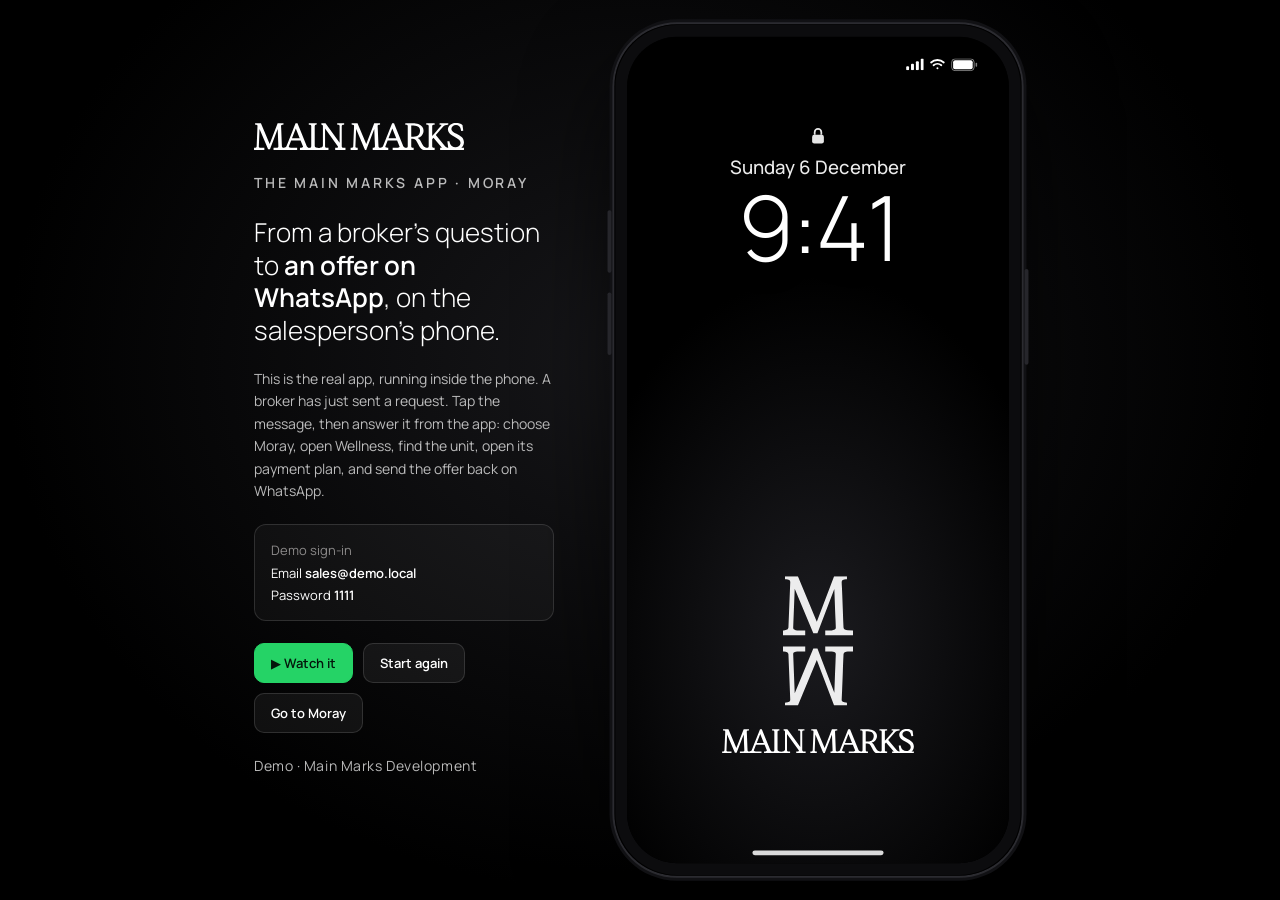
==== commit 0f64ba9b: "Build 84: Watch it, and 'who is this offer for' before every offer - Watch it: the whole story plays" ====
--- a/index.html
+++ b/index.html
@@ -171,6 +171,26 @@
     background: none; border: 0; color: #fff; font: inherit; font-size: 16px; cursor: pointer; text-align: left; }
   .sh-acts button + button { border-top: .5px solid #3a3a3c; }
   .sh-acts button span { color: #c7c7cc; font-size: 17px; }
+  /* ---- WATCH IT (build 84): the demo plays itself, a tap mark at every touch ---- */
+  .btn-watch { background: #25D366; border-color: #25D366; color: #04160b; }
+  .btn-watch:hover { border-color: #5ee08f; background: #3ddc79; }
+  .btn-watch[aria-pressed="true"] { background: rgba(255, 255, 255, .06); border-color: var(--edge); color: var(--white); }
+  .watch-pill { display: none; position: absolute; left: 50%; bottom: 74px; transform: translateX(-50%); z-index: 3;
+    padding: 9px 16px; border-radius: 20px; border: 1px solid rgba(255,255,255,.18); background: rgba(255,255,255,.08);
+    color: #fff; font: inherit; font-size: 13px; font-weight: 600; cursor: pointer; white-space: nowrap; }
+  .shield { position: absolute; inset: 0; z-index: 6; cursor: pointer; }
+  .shield[hidden] { display: none; }
+  .tap { position: absolute; z-index: 7; width: 46px; height: 46px; margin: -23px 0 0 -23px; border-radius: 50%;
+    pointer-events: none; opacity: 0; background: rgba(255, 255, 255, .32); box-shadow: 0 0 0 2px rgba(255, 255, 255, .85), 0 4px 18px rgba(0, 0, 0, .45); }
+  .tap.on { animation: tapIn .9s ease-out forwards; }
+  @keyframes tapIn {
+    0% { opacity: 0; transform: scale(1.5); }
+    25% { opacity: 1; transform: scale(1); }
+    45% { transform: scale(.82); }
+    70% { opacity: 1; transform: scale(1); }
+    100% { opacity: 0; transform: scale(1.25); }
+  }
+
   /* a phone has no scrollbars (the app's frame hides its own the same way) */
   .os .pages, .os .chat, .os .sh-body, .os .wa-list { scrollbar-width: none; }
   .os .pages::-webkit-scrollbar, .os .chat::-webkit-scrollbar, .os .sh-body::-webkit-scrollbar,
@@ -252,6 +272,7 @@
     .phone::before, .phone::after, .status, .island, .home { display: none; }
     .screen { border-radius: 0; }
     .lock { padding-top: 70px; }
+    .watch-pill { display: block; }          /* the side panel, with its Watch it button, is hidden here */
     .note { top: 270px; }
   }
   @media (prefers-reduced-motion: reduce) {
@@ -269,7 +290,7 @@
   <p>This is the real app, running inside the phone. A broker has just sent a request. Tap the message, then answer it from the app: choose Moray, open Wellness, find the unit, open its payment plan, and send the offer back on WhatsApp.</p>
   <div class="req" id="req" hidden>
     <span>The request</span>
-    Sara Adel, broker: a cardiologist wants the lowest-priced clinic at Moray Wellness, on the first floor only (his patients have heart problems).
+    Sara Sales Nawy, a broker at Nawy: a cardiologist wants the lowest-priced clinic at Moray Wellness, on the first floor only (his patients have heart problems).
   </div>
   <div class="creds">
     <span>Demo sign-in</span><br>
@@ -277,6 +298,7 @@
     Password <b>1111</b>
   </div>
   <div class="btns">
+    <button class="btn btn-watch" type="button" id="watch" aria-pressed="false"><span class="wi" aria-hidden="true">▶</span> <span class="wl">Watch it</span></button>
     <button class="btn" type="button" id="restart">Start again</button>
     <button class="btn" type="button" id="moray">Go to Moray</button>
   </div>
@@ -300,12 +322,12 @@
         <svg class="lk" viewBox="0 0 14 18" fill="none" stroke="#fff" stroke-width="1.8" aria-hidden="true"><rect x="1" y="8" width="12" height="9" rx="2.2" fill="#fff" stroke="none"/><path d="M3.6 8V5.4a3.4 3.4 0 0 1 6.8 0V8"/></svg>
         <div class="date" id="date">Thursday 1 October</div>
         <div class="time">9:41</div>
-        <button class="note" id="note" type="button" aria-label="New WhatsApp message from Sara Adel, broker. Open it.">
+        <button class="note" id="note" type="button" aria-label="New WhatsApp message from Sara Sales Nawy. Open it.">
           <span class="ic" aria-hidden="true">
             <svg width="22" height="22" viewBox="0 0 24 24" fill="#fff"><path d="M12 2.2a9.8 9.8 0 0 0-8.4 14.8L2.3 21.8l4.9-1.3A9.8 9.8 0 1 0 12 2.2Zm0 2a7.8 7.8 0 1 1-4 14.5l-.3-.2-2.8.8.8-2.7-.2-.3A7.8 7.8 0 0 1 12 4.2Z"/></svg>
           </span>
           <span class="tx">
-            <span class="hd">Sara Adel · Broker <span>now</span></span>
+            <span class="hd">Sara Sales Nawy <span>now</span></span>
             <span class="bd" style="display:block">Hi! My client is a cardiologist. His patients usually have heart problems, so he won’t accept anything higher than the first floor. What’s your lowest-priced first-floor clinic at Moray Wellness?</span>
           </span>
         </button>
@@ -314,6 +336,7 @@
           <img class="wm" src="img/mainmarks-wordmark.svg" alt="">
         </div>
         <div class="hint">Tap the message to answer it</div>
+        <button class="watch-pill" type="button" id="watch2">▶ Watch it play</button>
       </div>
 
       <!-- the phone's own screens (build 83): share sheet -> WhatsApp -->
@@ -363,6 +386,9 @@
         </section>
         <div class="toast" id="toast"></div>
       </div>
+      <!-- Watch it (build 84): the tap mark, and a shield that hands control back on a tap -->
+      <div class="shield" id="shield" hidden></div>
+      <div class="tap" id="tap" aria-hidden="true"></div>
       <div class="home" aria-hidden="true"></div>
     </div>
   </div>
@@ -445,13 +471,13 @@
      WhatsApp" calls MMDemo.share({ text, agent, unit, pdf }) from inside
      the frame; `pdf` makes the real offer PDF (js/offerpdf.js -> js/pdf.js)
      or is null for a unit the offer does not cover yet (then the text goes
-     alone). The contacts are invented, like Sara Adel.
+     alone). The other contacts are invented. The broker is saved as "Sara Sales Nawy", the way a salesperson saves a broker (name, role, company).
      ================================================================== */
   function $(id) { return document.getElementById(id); }
   var os = $('os');
   var REQUEST = document.querySelector('#note .bd').textContent;
   var PEOPLE = [
-    { name: 'Sara Adel', sub: 'Broker', bg: '#7b5ea7', asked: true },
+    { name: 'Sara Sales Nawy', ini: 'SN', sub: 'Nawy', bg: '#7b5ea7', asked: true },
     { name: 'Omar Fathy', sub: 'Broker', bg: '#2f7d6d' },
     { name: 'Moray Sales', sub: 'Team group', bg: '#b5651d' },
     { name: 'Yasmin Nabil', sub: 'Broker', bg: '#3b6fb6' }
@@ -465,7 +491,7 @@
   /* WhatsApp's own formatting: *bold*, line breaks */
   function waText(s) { return esc(s).replace(/\*([^*\n]+)\*/g, '<b>$1</b>').replace(/\n/g, '<br>'); }
   function initials(n) { return n.split(/\s+/).map(function (w) { return w[0]; }).join('').slice(0, 2).toUpperCase(); }
-  function avatar(el, who) { el.textContent = initials(who.name); el.style.background = who.bg; }
+  function avatar(el, who) { el.textContent = (who.ini || initials(who.name)); el.style.background = who.bg; }
   function mb(bytes) { return bytes > 1048576 ? (bytes / 1048576).toFixed(1) + ' MB' : Math.round(bytes / 1024) + ' kB'; }
   var toastT = null;
   function toast(msg) {
@@ -549,7 +575,8 @@
     void os.offsetWidth;
     os.classList.add('up');
   }
-  window.MMDemo = { share: share };
+  /* what the request on the lock screen was, so the app's "who is it for" can name the company */
+  window.MMDemo = { share: share, request: { from: 'Sara Sales Nawy', company: 'Nawy' } };
 
   function slide(id, on) { $(id).classList.toggle('in', on); }
   function sheetDown(down) { $('sheet').style.transform = down ? 'translateY(100%)' : ''; }
@@ -642,7 +669,7 @@
     var b = document.createElement('button');
     b.type = 'button'; b.className = 'who' + (who.asked ? ' asked' : '');
     b.setAttribute('aria-label', 'WhatsApp ' + who.name + ', ' + who.sub);
-    b.innerHTML = '<span class="av">' + initials(who.name) + '<i>' + WA_ICON + '</i></span><span class="nm">' + esc(who.name) + '<small>' + esc(who.sub) + '</small></span>';
+    b.innerHTML = '<span class="av">' + (who.ini || initials(who.name)) + '<i>' + WA_ICON + '</i></span><span class="nm">' + esc(who.name) + '<small>' + esc(who.sub) + '</small></span>';
     b.querySelector('.av').style.background = who.bg;
     b.addEventListener('click', function () { pick(who); });
     $('shPeople').appendChild(b);
@@ -664,7 +691,7 @@
     list.innerHTML = '<h6>Frequently contacted</h6>';
     PEOPLE.forEach(function (who) {
       var b = document.createElement('button'); b.type = 'button';
-      b.innerHTML = '<span class="av">' + initials(who.name) + '</span><div><b>' + esc(who.name) + '</b><span>' + esc(who.sub) + '</span></div>';
+      b.innerHTML = '<span class="av">' + (who.ini || initials(who.name)) + '</span><div><b>' + esc(who.name) + '</b><span>' + esc(who.sub) + '</span></div>';
       b.querySelector('.av').style.background = who.bg;
       b.addEventListener('click', function () { pick(who); });
       list.appendChild(b);
@@ -691,6 +718,192 @@
     });
   });
 
+  /* ==================================================================
+     WATCH IT (build 84). The whole story plays by itself, about a minute
+     and a half: the broker's message, sign-in, Moray, Wellness, Find a
+     unit -> 1st floor -> the cheapest match, the drawing, the payment
+     plan, Send offer on WhatsApp -> Sara Sales Nawy -> the PDF -> sent -> opened.
+     Every touch shows a tap mark. It drives the REAL app (same clicks a
+     person makes), waiting for each screen rather than trusting timers.
+     A tap on the phone, Stop, or Start again hands control back.
+     ================================================================== */
+  var tour = null;
+  var watchBtn = $('watch'), shield = $('shield'), tapEl = $('tap');
+  function Stopped() {}
+  function live(t) { if (tour !== t) throw new Stopped(); }
+  function wait(t, ms) { return new Promise(function (ok) { setTimeout(ok, ms); }).then(function () { live(t); }); }
+  /* wait until fn() gives something, checking every 150 ms */
+  function until(t, fn, ms, what) {
+    var t0 = Date.now();
+    return new Promise(function (ok, no) {
+      (function look() {
+        if (tour !== t) return no(new Stopped());
+        var v = null; try { v = fn(); } catch (e) { v = null; }
+        if (v) return ok(v);
+        if (Date.now() - t0 > (ms || 15000)) return no(new Error('waited too long for ' + what));
+        setTimeout(look, 150);
+      }());
+    });
+  }
+  function doc() { try { return app.contentDocument; } catch (e) { return null; } }
+  function win() { return app.contentWindow; }
+  function q(sel) { var d = doc(); return d && d.querySelector(sel); }
+  function visible(el) { if (!el) return null; var r = el.getBoundingClientRect(); return r.width && r.height ? el : null; }
+  function appAt(path) { try { return (win().location.pathname + win().location.search).indexOf(path) !== -1 && doc().readyState === 'complete'; } catch (e) { return false; } }
+
+  /* the tap mark, centred on an element of the app (inside the frame) or of the phone */
+  function mark(el) {
+    var sr = screen.getBoundingClientRect(), s = sr.width / screen.offsetWidth, x, y;
+    var r = el.getBoundingClientRect();
+    if (el.ownerDocument === document) { x = (r.left + r.width / 2 - sr.left) / s; y = (r.top + r.height / 2 - sr.top) / s; }
+    else { x = app.offsetLeft + r.left + r.width / 2; y = app.offsetTop + r.top + r.height / 2; }
+    tapEl.style.left = x + 'px'; tapEl.style.top = y + 'px';
+    tapEl.classList.remove('on'); void tapEl.offsetWidth; tapEl.classList.add('on');
+  }
+  function tap(t, el, how) {
+    mark(el);
+    return wait(t, 330).then(function () {
+      if (how) how(el); else if (typeof el.click === 'function') el.click();
+      else el.dispatchEvent(new MouseEvent('click', { bubbles: true }));
+      return wait(t, 450);
+    });
+  }
+  /* bring an element of the app into view, smoothly, as a thumb would */
+  function show(t, el, block) {
+    el.scrollIntoView({ block: block || 'center', behavior: 'smooth' });
+    return wait(t, 900);
+  }
+  function type(t, input, text) {
+    input.focus();
+    var i = 0;
+    return (function next() {
+      if (i > text.length) return wait(t, 200);
+      input.value = text.slice(0, i++);
+      input.dispatchEvent(new Event('input', { bubbles: true }));
+      return wait(t, 55).then(next);
+    }());
+  }
+  /* scroll a box down in steps, so the eye can follow */
+  function glide(t, box, steps, pause) {
+    var n = 0;
+    return (function next() {
+      if (n++ >= steps) return wait(t, 0);
+      box.scrollTo({ top: Math.min(box.scrollHeight, box.scrollTop + box.clientHeight * 0.85), behavior: 'smooth' });
+      return wait(t, pause).then(next);
+    }());
+  }
+
+  function play() {
+    var t = {};
+    stopTour(true);
+    tour = t;
+    try { localStorage.removeItem('mm.session.v1'); sessionStorage.removeItem('mm.audience'); } catch (e) {}   /* start signed out, nothing remembered: every step is part of the story */
+    ring();
+    tour = t;                                                        /* ring() resets the phone, not the tour */
+    watchBtn.setAttribute('aria-pressed', 'true'); watchBtn.querySelector('.wl').textContent = 'Stop';
+    watchBtn.querySelector('.wi').textContent = '■';
+    shield.hidden = false;
+
+    wait(t, 2600)
+      /* 1. the broker's message */
+      .then(function () { return tap(t, note); })
+      /* 2. sign in */
+      .then(function () { return until(t, function () { return appAt('login.html') && visible(q('#who')); }, 15000, 'the sign-in'); })
+      .then(function () { return wait(t, 1300); })
+      .then(function () { return tap(t, q('#who'), function (el) { el.focus(); }); })
+      .then(function () { return type(t, q('#who'), 'sales@demo.local'); })
+      .then(function () { return tap(t, q('#code'), function (el) { el.focus(); }); })
+      .then(function () { return type(t, q('#code'), '1111'); })
+      .then(function () { return tap(t, q('#go')); })
+      /* 3. Moray, then Moray Wellness (each plays its own entry) */
+      .then(function () { return until(t, function () { return appAt('projects.html') && visible(q('a[href*="p=moray"]')); }, 15000, 'the projects'); })
+      .then(function () { return wait(t, 2600); })
+      .then(function () { var a = q('a[href*="p=moray"]'); return show(t, a).then(function () { return tap(t, a); }); })
+      .then(function () { return until(t, function () { return appAt('p=moray') && visible(q('a[href*="line=wellness"]')); }, 20000, 'Moray'); })
+      .then(function () { return wait(t, 3200); })
+      .then(function () { var a = q('a[href*="line=wellness"]'); return show(t, a).then(function () { return tap(t, a); }); })
+      .then(function () { return until(t, function () { return appAt('line=wellness') && visible(q('.fd-toggle')); }, 20000, 'Moray Wellness'); })
+      .then(function () { return wait(t, 3800); })
+      /* 4. Find a unit: By unit, 1st floor, the cheapest match */
+      .then(function () { var b = q('.fd-toggle'); return show(t, b, 'start').then(function () { return tap(t, b); }); })
+      .then(function () { return wait(t, 500); })
+      .then(function () {
+        var pane = [].filter.call(doc().querySelectorAll('.fd-pane'), function (p) { return !p.hidden; })[0];
+        var fb = pane.querySelector('.fd-floor-btn');
+        return show(t, fb).then(function () { return tap(t, fb); }).then(function () {
+          var chip = [].filter.call(pane.querySelectorAll('.fd-floor-menu .fd-chip'), function (c) { return c.textContent.trim() === '1st'; })[0];
+          return tap(t, chip);
+        });
+      })
+      .then(function () { return until(t, function () { return visible(q('.fd-opt.is-best')); }, 8000, 'the answer'); })
+      .then(function (card) { return show(t, card).then(function () { return wait(t, 1700); }).then(function () { return tap(t, card); }); })
+      /* 5. the floor drawing: the answer glowing; then open it */
+      .then(function () { return until(t, function () { return visible(q('.q-ulayer .q-u[data-code="E125"]')); }, 8000, 'the drawing'); })
+      .then(function () { return show(t, q('.q-ulayer')).then(function () { return wait(t, 2200); }); })
+      .then(function () {
+        return tap(t, q('.q-ulayer .q-u[data-code="E125"]'), function (el) { el.dispatchEvent(new MouseEvent('click', { bubbles: true })); });
+      })
+      /* 6. the payment plan, and the schedule */
+      .then(function () { return until(t, function () { return visible(q('.q-plansel')); }, 8000, 'the unit'); })
+      .then(function () { return wait(t, 1100); })
+      .then(function () {
+        var ps = q('.q-plansel');
+        return show(t, ps).then(function () {
+          return tap(t, ps, function (el) { el.value = 'o30-10'; el.dispatchEvent(new Event('change', { bubbles: true })); });
+        });
+      })
+      .then(function () { return until(t, function () { return visible(q('.q-sched-wrap')); }, 6000, 'the schedule'); })
+      .then(function () { return show(t, q('.q-tiles'), 'start').then(function () { return wait(t, 1800); }); })
+      .then(function () { return show(t, q('.q-sched-wrap'), 'start').then(function () { return wait(t, 1200); }); })
+      .then(function () { var sc = q('.q-sched-scroll'); return sc ? glide(t, sc, 3, 800).then(function () { sc.scrollTo({ top: 0, behavior: 'smooth' }); return wait(t, 700); }) : null; })
+      /* 7. Send offer on WhatsApp: the share sheet, Sara Sales Nawy */
+      .then(function () {
+        var send = [].filter.call(doc().querySelectorAll('.q-cta'), function (b) { return /WhatsApp/.test(b.textContent); })[0];
+        return show(t, send).then(function () { return tap(t, send); });
+      })
+      /* 7b. the app asks who it is for: a special request, from Nawy */
+      .then(function () { return until(t, function () { return visible(q('.q-who.in .q-who-opt[data-a="broker"]')); }, 6000, 'the question'); })
+      .then(function () { return wait(t, 1400); })
+      .then(function () { return tap(t, q('.q-who-opt[data-a="broker"]')); })
+      .then(function () { return wait(t, 1300); })
+      .then(function () { return tap(t, q('.q-who .q-cta')); })
+      .then(function () { return until(t, function () { return $('shThumb').style.backgroundImage; }, 30000, 'the offer PDF'); })
+      .then(function () { return wait(t, 1500); })
+      .then(function () { return tap(t, document.querySelector('#shPeople .who.asked')); })
+      /* 8. WhatsApp shows the PDF; leaf through it; send */
+      .then(function () { return until(t, function () { return $('prevPages').querySelector('img') && !$('prevSend').disabled; }, 30000, 'the pages'); })
+      .then(function () { return wait(t, 1500); })
+      .then(function () { return glide(t, $('prevPages'), 6, 1000); })
+      .then(function () { $('prevPages').scrollTo({ top: 0, behavior: 'smooth' }); return wait(t, 900); })
+      .then(function () { return tap(t, $('prevSend')); })
+      /* 9. sent, read; open it as the broker sees it */
+      .then(function () { return until(t, function () { return $('docBub'); }, 8000, 'the chat'); })
+      .then(function () { return wait(t, 3000); })
+      .then(function () { return tap(t, $('docBub')); })
+      .then(function () { return until(t, function () { return $('viewPages').querySelector('img'); }, 15000, 'the viewer'); })
+      .then(function () { return wait(t, 1000); })
+      .then(function () { return glide(t, $('viewPages'), 3, 1100); })
+      .then(function () { return tap(t, document.querySelector('[data-back="view"]')); })
+      .then(function () { return wait(t, 600); })
+      .then(function () { stopTour(); toast('That’s the whole journey. Try it yourself.'); })
+      .catch(function (e) {
+        if (e instanceof Stopped) return;
+        stopTour();
+        toast('The tour stopped. Tap Start again, or carry on yourself.');
+        if (window.console) console.warn('Watch it:', e && e.message || e);
+      });
+  }
+  function stopTour(quiet) {
+    tour = null;
+    shield.hidden = true;
+    tapEl.classList.remove('on');
+    watchBtn.setAttribute('aria-pressed', 'false'); watchBtn.querySelector('.wl').textContent = 'Watch it';
+    watchBtn.querySelector('.wi').textContent = '▶';
+  }
+  watchBtn.addEventListener('click', function () { if (tour) stopTour(); else play(); });
+  $('watch2').addEventListener('click', function (e) { e.stopPropagation(); play(); });
+  shield.addEventListener('click', function () { stopTour(); toast('Your turn: carry on from here'); });
+
   note.addEventListener('click', answer);
   ring();
 
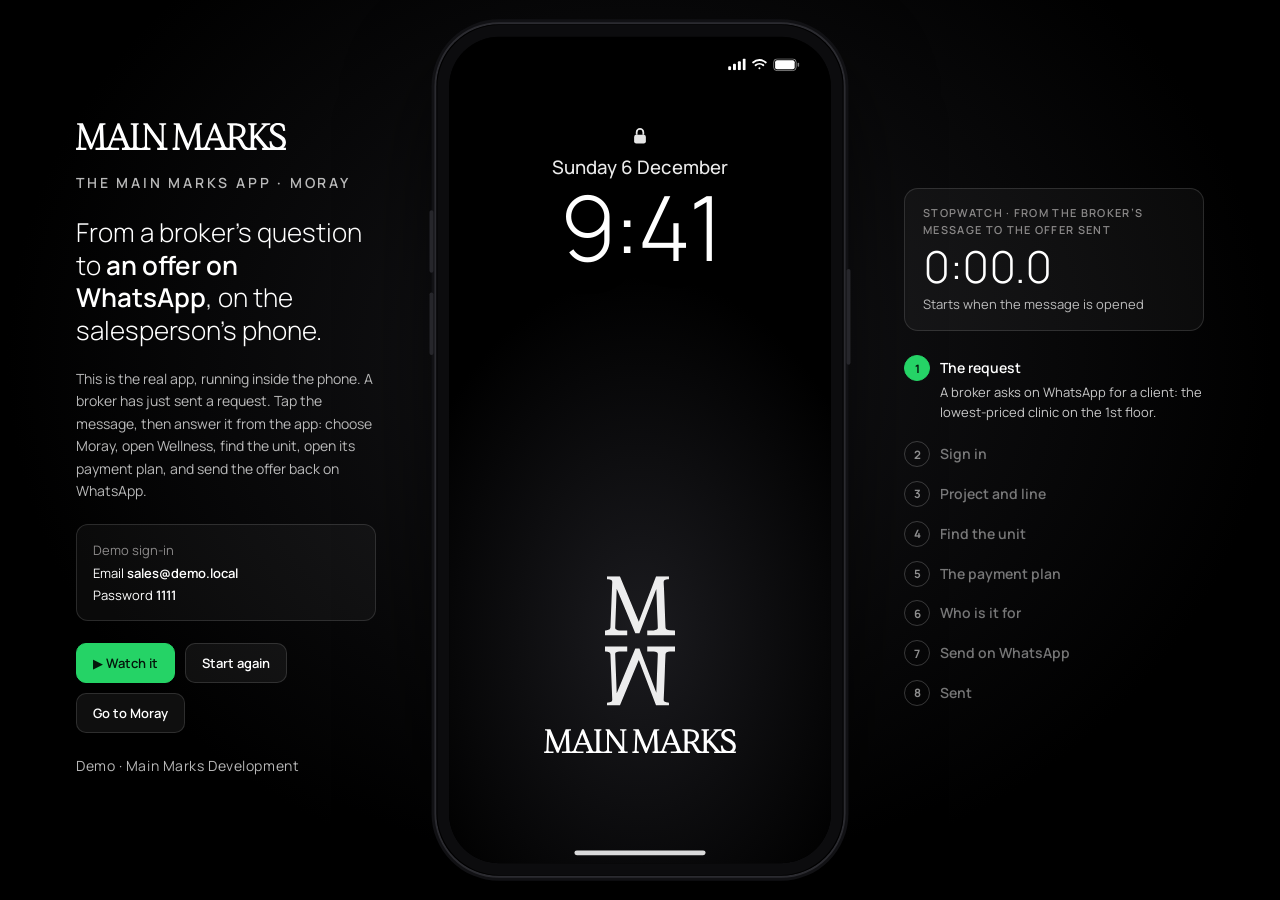
==== commit 8211b441: "Build 85: step guide, stopwatch, Sara replies, swipe-by-swipe tour, company dropdown - A step guide " ====
--- a/index.html
+++ b/index.html
@@ -171,6 +171,43 @@
     background: none; border: 0; color: #fff; font: inherit; font-size: 16px; cursor: pointer; text-align: left; }
   .sh-acts button + button { border-top: .5px solid #3a3a3c; }
   .sh-acts button span { color: #c7c7cc; font-size: 17px; }
+  /* ---- THE GUIDE (build 85): the stopwatch and the steps, beside the phone ---- */
+  .guide { width: 300px; display: flex; flex-direction: column; gap: 18px; }
+  .sw { display: flex; flex-direction: column; gap: 4px; padding: 16px 18px; border-radius: 14px;
+    border: 1px solid var(--edge); background: rgba(255, 255, 255, .04); }
+  .sw-k { font-size: 11px; font-weight: 600; letter-spacing: .12em; text-transform: uppercase; color: var(--muted); line-height: 1.5; }
+  .sw-t { font-size: 44px; font-weight: 300; line-height: 1.1; letter-spacing: -.01em; font-variant-numeric: tabular-nums; }
+  .sw-s { font-size: 13px; line-height: 1.5; color: rgba(255, 255, 255, .72); }
+  .sw.is-run .sw-t { color: #fff; }
+  .sw.is-done { border-color: rgba(37, 211, 102, .45); background: rgba(37, 211, 102, .07); }
+  .sw.is-done .sw-t { color: #25D366; }
+  .sw.is-done .sw-s { color: #fff; font-weight: 600; }
+  .sw-mini { display: none; }
+  .sw-mini .sw-t { font-size: 30px; }
+  .steps2 { list-style: none; margin: 0; padding: 0; display: flex; flex-direction: column; gap: 2px; counter-reset: st; }
+  .steps2 li { position: relative; padding: 7px 0 7px 36px; counter-increment: st; color: rgba(255, 255, 255, .45);
+    transition: color .3s ease; }
+  .steps2 li::before { content: counter(st); position: absolute; left: 0; top: 6px; width: 24px; height: 24px; border-radius: 50%;
+    display: grid; place-items: center; font-size: 11.5px; font-weight: 700; border: 1px solid rgba(255, 255, 255, .2);
+    color: rgba(255, 255, 255, .55); transition: all .3s ease; }
+  .steps2 li b { display: block; font-size: 14px; font-weight: 600; line-height: 1.7; }
+  .steps2 li p { margin: 2px 0 4px; font-size: 13px; line-height: 1.55; color: rgba(255, 255, 255, .78);
+    display: none; }
+  .steps2 li.is-done { color: rgba(255, 255, 255, .7); }
+  .steps2 li.is-done::before { content: '✓'; background: rgba(37, 211, 102, .16); border-color: rgba(37, 211, 102, .5); color: #25D366; }
+  .steps2 li.is-now { color: #fff; }
+  .steps2 li.is-now::before { background: #25D366; border-color: #25D366; color: #04160b; }
+  .steps2 li.is-now p { display: block; }
+  /* a laptop narrower than three columns: the guide folds away, the stopwatch stays on the left */
+  @media (max-width: 1179px) and (min-width: 761px) {
+    .guide { display: none; }
+    .sw-mini { display: flex; }
+  }
+  /* the result, inside the chat (seen on a phone, where there is no column beside it) */
+  .chat .sent-chip { align-self: center; margin: 8px 0; padding: 6px 12px; border-radius: 10px; font-size: 12px; font-weight: 600;
+    color: #25D366; background: rgba(37, 211, 102, .1); border: 1px solid rgba(37, 211, 102, .35); }
+  .bub.in.typing { color: #8696a0; font-style: italic; }
+
   /* ---- WATCH IT (build 84): the demo plays itself, a tap mark at every touch ---- */
   .btn-watch { background: #25D366; border-color: #25D366; color: #04160b; }
   .btn-watch:hover { border-color: #5ee08f; background: #3ddc79; }
@@ -183,6 +220,14 @@
   .tap { position: absolute; z-index: 7; width: 46px; height: 46px; margin: -23px 0 0 -23px; border-radius: 50%;
     pointer-events: none; opacity: 0; background: rgba(255, 255, 255, .32); box-shadow: 0 0 0 2px rgba(255, 255, 255, .85), 0 4px 18px rgba(0, 0, 0, .45); }
   .tap.on { animation: tapIn .9s ease-out forwards; }
+  /* a swipe: the finger lands, slides left, lifts (build 85) */
+  .tap.swipe { animation: swipeIn 1s ease-in-out forwards; }
+  @keyframes swipeIn {
+    0% { opacity: 0; transform: translateX(80px) scale(1.2); }
+    18% { opacity: 1; transform: translateX(80px) scale(1); }
+    80% { opacity: 1; transform: translateX(-80px) scale(1); }
+    100% { opacity: 0; transform: translateX(-90px) scale(1.15); }
+  }
   @keyframes tapIn {
     0% { opacity: 0; transform: scale(1.5); }
     25% { opacity: 1; transform: scale(1); }
@@ -273,6 +318,7 @@
     .screen { border-radius: 0; }
     .lock { padding-top: 70px; }
     .watch-pill { display: block; }          /* the side panel, with its Watch it button, is hidden here */
+    .guide { display: none; }                /* the result shows in the chat instead */
     .note { top: 270px; }
   }
   @media (prefers-reduced-motion: reduce) {
@@ -291,6 +337,11 @@
   <div class="req" id="req" hidden>
     <span>The request</span>
     Sara Sales Nawy, a broker at Nawy: a cardiologist wants the lowest-priced clinic at Moray Wellness, on the first floor only (his patients have heart problems).
+  </div>
+  <div class="sw sw-mini" aria-hidden="true">
+    <span class="sw-k">Stopwatch</span>
+    <span class="sw-t">0:00.0</span>
+    <span class="sw-s">Starts when the message is opened</span>
   </div>
   <div class="creds">
     <span>Demo sign-in</span><br>
@@ -394,6 +445,16 @@
   </div>
 </div>
 
+<!-- build 85: what is happening, step by step, and how long it has taken -->
+<aside class="guide" aria-label="What is happening">
+  <div class="sw">
+    <span class="sw-k">Stopwatch · from the broker’s message to the offer sent</span>
+    <span class="sw-t">0:00.0</span>
+    <span class="sw-s">Starts when the message is opened</span>
+  </div>
+  <ol class="steps2" id="steps2"></ol>
+</aside>
+
 <script>
 (function () {
   'use strict';
@@ -404,7 +465,9 @@
   function fit() {
     if (window.matchMedia('(max-width: 760px)').matches) { phone.style.transform = ''; return; }
     var h = phone.offsetHeight, w = phone.offsetWidth;
-    var s = Math.min(1, (window.innerHeight - 48) / h, (window.innerWidth - 380) / w);
+    /* room for the words on the left, and the guide on the right when it shows */
+    var side = 380 + (window.matchMedia('(min-width: 1180px)').matches ? 356 : 0);
+    var s = Math.min(1, (window.innerHeight - 48) / h, (window.innerWidth - side) / w);
     phone.style.transform = 'scale(' + Math.max(0.5, s).toFixed(3) + ')';
   }
   window.addEventListener('resize', fit);
@@ -438,6 +501,7 @@
   function ring() {
     clearTimeout(ringTimer);
     closeAll(true); job = null;
+    swReset();
     app.src = 'about:blank';
     req.hidden = true;
     lock.classList.remove('away', 'gone', 'ringing');
@@ -448,6 +512,7 @@
 
   function answer() {
     if (lock.classList.contains('away')) return;
+    swGo();                                      /* the stopwatch: from opening the broker's message */
     var done = false;
     function unlock() {
       if (done) return;
@@ -621,6 +686,7 @@
   /* sent: the chat, with what was asked and what went back */
   function send() {
     var who = job.to, chat = $('chat');
+    var took = swStop();                 /* the offer is sent: the stopwatch stops */
     avatar($('chatAv'), who); $('chatName').textContent = who.name;
     $('chatSub').textContent = who.sub === 'Team group' ? 'You, Ahmed, Mariam, Karim' : 'online';
     chat.innerHTML = '<span class="day">Today</span>';
@@ -644,6 +710,8 @@
     }
     later(function () {
       chat.insertAdjacentHTML('beforeend', '<div class="bub out pop">' + waText(job.text) + '<span class="tm">9:42 ' + TICKS + '</span></div>');
+      /* the stopwatch's result, as a note in the chat (on a phone there is no column beside it) */
+      if (took != null) chat.insertAdjacentHTML('beforeend', '<span class="sent-chip pop" id="sentChip">⏱ Offer sent ' + swWords(took) + ' after the broker’s message</span>');
       chat.scrollTop = chat.scrollHeight;
     }, at);
     /* read by the broker */
@@ -651,6 +719,16 @@
       [].forEach.call(chat.querySelectorAll('.tk'), function (t) { t.classList.add('read'); });
       if (who.sub !== 'Team group') $('chatSub').textContent = 'online';
     }, at + 1600);
+    /* build 85: the broker who asked answers -- the request has become a visit */
+    if (who.asked) {
+      later(function () { $('chatSub').textContent = 'typing…'; }, at + 2600);
+      later(function () {
+        $('chatSub').textContent = 'online';
+        chat.insertAdjacentHTML('beforeend', '<div class="bub in pop" id="reply">Thank you! My client likes ' + esc(job.unit) +
+          '. Can we book a visit on Saturday at 11?<span class="tm">9:43</span></div>');
+        chat.scrollTop = chat.scrollHeight;
+      }, at + 4600);
+    }
   }
 
   function openView() {
@@ -752,13 +830,13 @@
   function appAt(path) { try { return (win().location.pathname + win().location.search).indexOf(path) !== -1 && doc().readyState === 'complete'; } catch (e) { return false; } }
 
   /* the tap mark, centred on an element of the app (inside the frame) or of the phone */
-  function mark(el) {
+  function mark(el, kind) {
     var sr = screen.getBoundingClientRect(), s = sr.width / screen.offsetWidth, x, y;
     var r = el.getBoundingClientRect();
     if (el.ownerDocument === document) { x = (r.left + r.width / 2 - sr.left) / s; y = (r.top + r.height / 2 - sr.top) / s; }
     else { x = app.offsetLeft + r.left + r.width / 2; y = app.offsetTop + r.top + r.height / 2; }
     tapEl.style.left = x + 'px'; tapEl.style.top = y + 'px';
-    tapEl.classList.remove('on'); void tapEl.offsetWidth; tapEl.classList.add('on');
+    tapEl.classList.remove('on', 'swipe'); void tapEl.offsetWidth; tapEl.classList.add(kind || 'on');
   }
   function tap(t, el, how) {
     mark(el);
@@ -766,6 +844,17 @@
       if (how) how(el); else if (typeof el.click === 'function') el.click();
       else el.dispatchEvent(new MouseEvent('click', { bubbles: true }));
       return wait(t, 450);
+    });
+  }
+  /* a swipe on the line cards: the finger slides left, the row moves one card on */
+  function swipeTo(t, id) {
+    var row = q('.l-cards'), card = q('.l-card[data-line="' + id + '"]');
+    if (!row || !card) throw new Error('no ' + id + ' card');
+    mark(row, 'swipe');
+    return wait(t, 220).then(function () {
+      var rr = row.getBoundingClientRect(), cr = card.getBoundingClientRect();
+      row.scrollBy({ left: cr.left + cr.width / 2 - (rr.left + rr.width / 2), behavior: 'smooth' });
+      return wait(t, 2400);                                /* the lights change: let the eye see it */
     });
   }
   /* bring an element of the app into view, smoothly, as a thumb would */
@@ -821,7 +910,10 @@
       .then(function () { var a = q('a[href*="p=moray"]'); return show(t, a).then(function () { return tap(t, a); }); })
       .then(function () { return until(t, function () { return appAt('p=moray') && visible(q('a[href*="line=wellness"]')); }, 20000, 'Moray'); })
       .then(function () { return wait(t, 3200); })
-      .then(function () { var a = q('a[href*="line=wellness"]'); return show(t, a).then(function () { return tap(t, a); }); })
+      /* swipe, card by card: each line lights its own buildings on the aerial */
+      .then(function () { return swipeTo(t, 'fourth'); })
+      .then(function () { return swipeTo(t, 'wellness'); })
+      .then(function () { return tap(t, q('a[href*="line=wellness"]')); })
       .then(function () { return until(t, function () { return appAt('line=wellness') && visible(q('.fd-toggle')); }, 20000, 'Moray Wellness'); })
       .then(function () { return wait(t, 3800); })
       /* 4. Find a unit: By unit, 1st floor, the cheapest match */
@@ -865,7 +957,14 @@
       .then(function () { return until(t, function () { return visible(q('.q-who.in .q-who-opt[data-a="broker"]')); }, 6000, 'the question'); })
       .then(function () { return wait(t, 1400); })
       .then(function () { return tap(t, q('.q-who-opt[data-a="broker"]')); })
-      .then(function () { return wait(t, 1300); })
+      .then(function () { return wait(t, 700); })
+      .then(function () { return tap(t, q('.q-who-in'), function (el) { el.focus(); el.click(); }); })
+      .then(function () { return wait(t, 1100); })                 /* the list drops down */
+      .then(function () { return type(t, q('.q-who-in'), 'Na'); })
+      .then(function () { return until(t, function () { return visible(q('.q-who-item[data-name="Nawy"]')); }, 4000, 'Nawy in the list'); })
+      .then(function () { return wait(t, 1000); })
+      .then(function (el) { return tap(t, q('.q-who-item[data-name="Nawy"]'), function (li) { li.dispatchEvent(new (li.ownerDocument.defaultView.PointerEvent)('pointerdown', { bubbles: true, cancelable: true })); }); })
+      .then(function () { return wait(t, 900); })
       .then(function () { return tap(t, q('.q-who .q-cta')); })
       .then(function () { return until(t, function () { return $('shThumb').style.backgroundImage; }, 30000, 'the offer PDF'); })
       .then(function () { return wait(t, 1500); })
@@ -878,7 +977,8 @@
       .then(function () { return tap(t, $('prevSend')); })
       /* 9. sent, read; open it as the broker sees it */
       .then(function () { return until(t, function () { return $('docBub'); }, 8000, 'the chat'); })
-      .then(function () { return wait(t, 3000); })
+      .then(function () { return until(t, function () { return $('reply'); }, 12000, 'the broker’s reply'); })
+      .then(function () { return wait(t, 2600); })
       .then(function () { return tap(t, $('docBub')); })
       .then(function () { return until(t, function () { return $('viewPages').querySelector('img'); }, 15000, 'the viewer'); })
       .then(function () { return wait(t, 1000); })
@@ -896,13 +996,76 @@
   function stopTour(quiet) {
     tour = null;
     shield.hidden = true;
-    tapEl.classList.remove('on');
+    tapEl.classList.remove('on', 'swipe');
     watchBtn.setAttribute('aria-pressed', 'false'); watchBtn.querySelector('.wl').textContent = 'Watch it';
     watchBtn.querySelector('.wi').textContent = '▶';
   }
   watchBtn.addEventListener('click', function () { if (tour) stopTour(); else play(); });
   $('watch2').addEventListener('click', function (e) { e.stopPropagation(); play(); });
   shield.addEventListener('click', function () { stopTour(); toast('Your turn: carry on from here'); });
+
+  /* ==================================================================
+     THE GUIDE AND THE STOPWATCH (build 85). The guide follows the phone,
+     whether a person taps through or Watch it plays: it reads where the
+     app is (the page in the frame, what is open) ten times a second. The
+     stopwatch runs from opening the broker's message to the offer being
+     sent, and shows only what it measured: no "the old way takes..."
+     figure, because nobody has given us one.
+     ================================================================== */
+  var STEPS = [
+    ['The request', 'A broker asks on WhatsApp for a client: the lowest-priced clinic on the 1st floor.'],
+    ['Sign in', 'Each salesperson signs in once, so every offer carries their name.'],
+    ['Project and line', 'Swipe Moray’s lines: each card lights its own buildings on the aerial.'],
+    ['Find the unit', 'Find a unit searches Main Marks’ price list. The answer glows on the floor drawing.'],
+    ['The payment plan', 'Every figure is worked out from Main Marks’ own plans. Nobody types a number.'],
+    ['Who is it for', 'A special request is counted for the broker’s company, so the manager sees who asks.'],
+    ['Send on WhatsApp', 'The offer PDF is made on the phone and goes straight into the broker’s chat.'],
+    ['Sent', 'The broker has the offer, the PDF and the plan, and answers.']
+  ];
+  var stepsEl = $('steps2'), reached = 0, swStart = null, swEnd = null;
+  STEPS.forEach(function (st) {
+    var li = document.createElement('li');
+    li.innerHTML = '<b>' + esc(st[0]) + '</b><p>' + esc(st[1]) + '</p>';
+    stepsEl.appendChild(li);
+  });
+  function stepNow() {
+    if (!lock.classList.contains('gone')) return 0;
+    if (os.classList.contains('on')) return $('waChat').classList.contains('in') ? 7 : 6;
+    var path = '';
+    try { path = win().location.pathname + win().location.search; } catch (e) { return reached; }
+    if (/login\.html/.test(path)) return 1;
+    if (/line=/.test(path)) return q('.q-who.in') ? 5 : visible(q('.q-plansel')) ? 4 : 3;
+    if (/projects\.html|p=moray/.test(path)) return 2;
+    return 0;
+  }
+  function swFmt(ms) {
+    var s = ms / 1000, m = Math.floor(s / 60);
+    return m + ':' + ('0' + Math.floor(s % 60)).slice(-2) + '.' + Math.floor((s * 10) % 10);
+  }
+  function swWords(ms) {
+    var s = Math.round(ms / 1000), m = Math.floor(s / 60), r = s % 60;
+    return (m ? m + ' min ' : '') + r + ' s';
+  }
+  function swGo() { if (swStart == null) { swStart = Date.now(); swEnd = null; } }
+  function swStop() { if (swStart != null && swEnd == null) swEnd = Date.now(); return swEnd != null ? swEnd - swStart : null; }
+  function swReset() { swStart = swEnd = null; reached = 0; }
+  function paintGuide() {
+    reached = swEnd != null ? STEPS.length - 1 : Math.max(reached, stepNow());
+    [].forEach.call(stepsEl.children, function (li, i) {
+      li.classList.toggle('is-done', i < reached || (swEnd != null && i === reached));
+      li.classList.toggle('is-now', i === reached);
+    });
+    var txt = swStart == null ? '0:00.0' : swFmt((swEnd || Date.now()) - swStart);
+    var sub = swEnd != null ? 'Offer sent in ' + swWords(swEnd - swStart)
+      : swStart != null ? 'Running: from the broker’s message to the offer sent' : 'Starts when the message is opened';
+    [].forEach.call(document.querySelectorAll('.sw'), function (sw) {
+      sw.querySelector('.sw-t').textContent = txt;
+      sw.querySelector('.sw-s').textContent = sub;
+      sw.classList.toggle('is-run', swStart != null && swEnd == null);
+      sw.classList.toggle('is-done', swEnd != null);
+    });
+  }
+  setInterval(paintGuide, 100);
 
   note.addEventListener('click', answer);
   ring();
@@ -911,6 +1074,7 @@
   document.getElementById('moray').addEventListener('click', function () {
     clearTimeout(ringTimer);
     closeAll(true);
+    swReset(); swGo();
     lock.classList.add('away', 'gone');
     screen.classList.remove('locked');
     req.hidden = false;
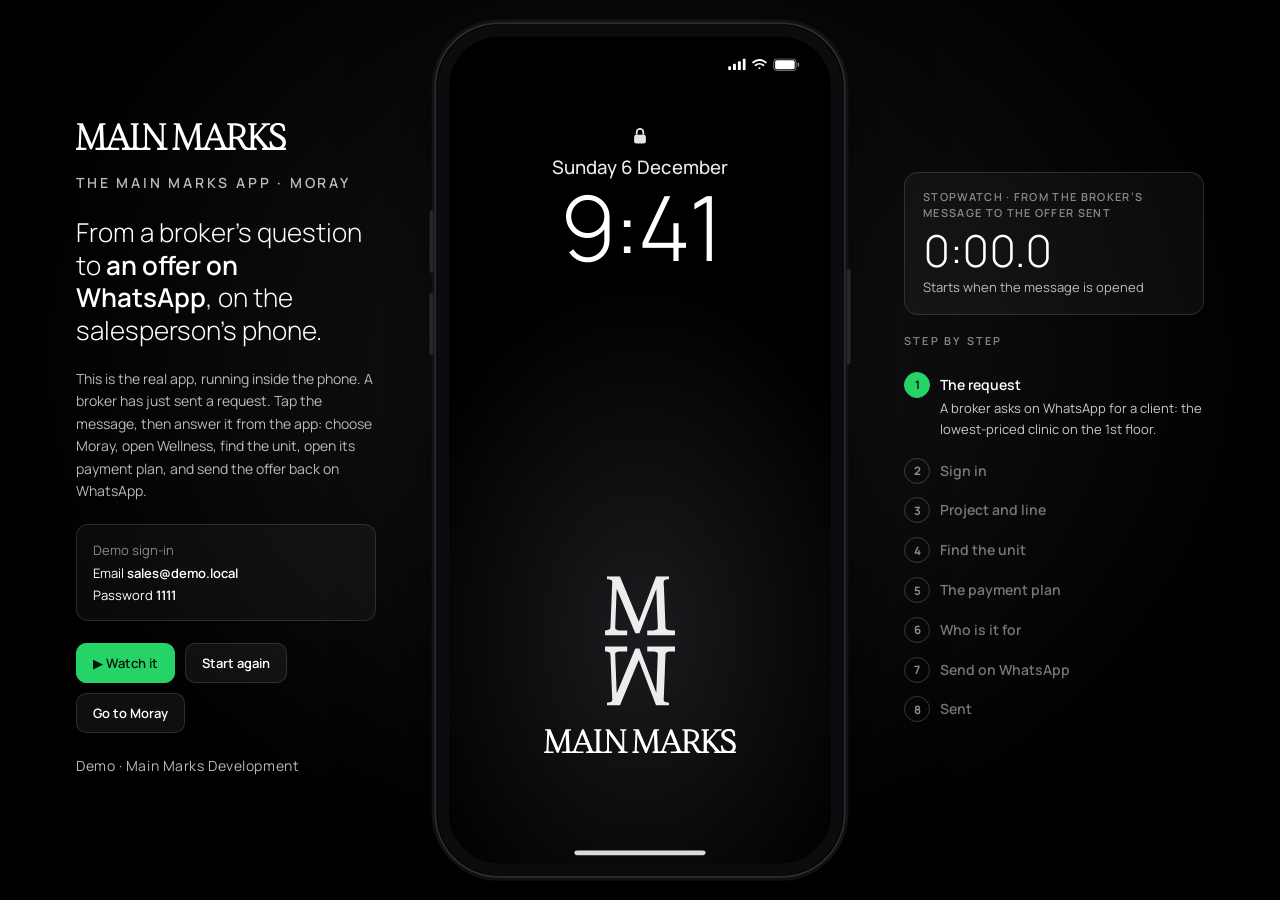
==== commit 5f9b6fa3: "Build 87: download the offer PDF once it is sent; beat the demo - After the offer is sent, the viewe" ====
--- a/index.html
+++ b/index.html
@@ -29,7 +29,9 @@
     background: radial-gradient(ellipse at 50% 40%, #17171a 0%, #000 70%); }
 
   /* ---- the words beside the phone ---- */
-  .side { width: 300px; display: flex; flex-direction: column; gap: 22px; }
+  .side { width: 300px; display: flex; flex-direction: column; gap: 22px;
+    max-height: calc(100vh - 24px); overflow-y: auto; scrollbar-width: none; }   /* never cut off at the top */
+  .side::-webkit-scrollbar { display: none; }
   .side img.mm { width: 210px; height: auto; display: block; }
   .eyebrow { margin: 0; font-size: 11px; font-weight: 600; letter-spacing: .2em; text-transform: uppercase; color: var(--muted); }
   .side h1 { margin: 0; font-size: 26px; font-weight: 300; line-height: 1.25; }
@@ -173,11 +175,14 @@
   .sh-acts button span { color: #c7c7cc; font-size: 17px; }
   /* ---- THE GUIDE (build 85): the stopwatch and the steps, beside the phone ---- */
   .guide { width: 300px; display: flex; flex-direction: column; gap: 18px; }
+  .guide-k { margin: 0; font-size: 11px; font-weight: 600; letter-spacing: .2em; text-transform: uppercase; color: var(--muted); }
   .sw { display: flex; flex-direction: column; gap: 4px; padding: 16px 18px; border-radius: 14px;
     border: 1px solid var(--edge); background: rgba(255, 255, 255, .04); }
   .sw-k { font-size: 11px; font-weight: 600; letter-spacing: .12em; text-transform: uppercase; color: var(--muted); line-height: 1.5; }
   .sw-t { font-size: 44px; font-weight: 300; line-height: 1.1; letter-spacing: -.01em; font-variant-numeric: tabular-nums; }
   .sw-s { font-size: 13px; line-height: 1.5; color: rgba(255, 255, 255, .72); }
+  .sw-best { font-size: 12px; color: var(--muted); }
+  .sw-best:empty { display: none; }
   .sw.is-run .sw-t { color: #fff; }
   .sw.is-done { border-color: rgba(37, 211, 102, .45); background: rgba(37, 211, 102, .07); }
   .sw.is-done .sw-t { color: #25D366; }
@@ -203,9 +208,47 @@
     .guide { display: none; }
     .sw-mini { display: flex; }
   }
-  /* the result, inside the chat (seen on a phone, where there is no column beside it) */
+  /* the stopwatch's result, inside the chat (seen on a phone, where there is no column beside it) */
   .chat .sent-chip { align-self: center; margin: 8px 0; padding: 6px 12px; border-radius: 10px; font-size: 12px; font-weight: 600;
     color: #25D366; background: rgba(37, 211, 102, .1); border: 1px solid rgba(37, 211, 102, .35); }
+  /* ---- BEAT THE DEMO (build 87): the card on the phone at the end ---- */
+  .beat { position: absolute; inset: 0; z-index: 5; display: flex; align-items: flex-end; }
+  .beat[hidden] { display: none; }
+  .beat-dim { position: absolute; inset: 0; background: rgba(0, 0, 0, .55); opacity: 0; transition: opacity .3s ease; }
+  .beat-card { position: relative; width: 100%; padding: 22px 20px 34px; border-radius: 18px 18px 0 0; background: #111;
+    border-top: 1px solid rgba(37, 211, 102, .45); color: #fff; text-align: center;
+    transform: translateY(100%); transition: transform .45s cubic-bezier(.32, .72, 0, 1); }
+  .beat.in .beat-dim { opacity: 1; }
+  .beat.in .beat-card { transform: none; }
+  .beat-k { margin: 0; font-size: 11px; font-weight: 700; letter-spacing: .18em; text-transform: uppercase; color: #25D366; }
+  .beat-t { margin: 8px 0 0; font-size: 46px; font-weight: 300; line-height: 1.05; font-variant-numeric: tabular-nums; }
+  .beat-h { margin: 10px 0 0; font-size: 18px; font-weight: 600; line-height: 1.3; }
+  .beat-p { margin: 6px 0 0; font-size: 13.5px; line-height: 1.5; color: rgba(255, 255, 255, .72); }
+  .beat-acts { display: flex; flex-direction: column; gap: 10px; margin-top: 18px; }
+  .beat-go { font: inherit; font-size: 16px; font-weight: 700; padding: 14px; border-radius: 14px; border: 0; cursor: pointer;
+    background: #25D366; color: #04160b; }
+  .beat-row { display: flex; gap: 10px; }
+  .beat-row > * { flex: 1; font: inherit; font-size: 13.5px; font-weight: 600; padding: 11px; border-radius: 12px; cursor: pointer;
+    background: rgba(255, 255, 255, .07); border: 1px solid var(--edge); color: #fff; text-decoration: none; text-align: center; }
+  .beat-row > [hidden] { display: none; }
+  .beat-go:focus-visible, .beat-row > *:focus-visible { outline: 2px solid var(--orange); outline-offset: 2px; }
+  /* ---- DOWNLOAD THE OFFER (build 86): once it is sent, the viewer can keep the PDF ---- */
+  .dl { display: flex; align-items: center; gap: 12px; padding: 12px 14px; border-radius: 12px; text-decoration: none; color: #fff;
+    border: 1px solid rgba(37, 211, 102, .45); background: rgba(37, 211, 102, .08); }
+  .dl[hidden] { display: none; }
+  /* three columns: the download sits under the stopwatch, on the right; narrower, on the left */
+  @media (min-width: 1180px) { .side .dl { display: none; } }
+  .dl:hover { background: rgba(37, 211, 102, .14); }
+  .dl:focus-visible { outline: 2px solid var(--orange); outline-offset: 2px; }
+  .dl .pdf { flex: none; width: 30px; height: 36px; border-radius: 3px; background: #e2483d; color: #fff;
+    font-size: 9px; font-weight: 700; display: grid; place-items: end center; padding-bottom: 5px; }
+  .dl b { display: block; font-size: 13.5px; font-weight: 600; }
+  .dl span.sub { display: block; font-size: 12px; color: rgba(255, 255, 255, .65); margin-top: 1px; }
+  /* in the chat, so a phone (no column beside it) has it too */
+  .chat .dl-chip { align-self: center; margin: 8px 0; padding: 7px 13px; border-radius: 10px; font-size: 12.5px; font-weight: 600;
+    color: #25D366; background: rgba(37, 211, 102, .1); border: 1px solid rgba(37, 211, 102, .35); text-decoration: none; }
+  .wa-top .wa-dl { flex: none; color: #00a884; font-size: 15px; text-decoration: none; padding: 4px; }
+  .wa-top .wa-dl[hidden] { display: none; }
   .bub.in.typing { color: #8696a0; font-style: italic; }
 
   /* ---- WATCH IT (build 84): the demo plays itself, a tap mark at every touch ---- */
@@ -342,7 +385,12 @@
     <span class="sw-k">Stopwatch</span>
     <span class="sw-t">0:00.0</span>
     <span class="sw-s">Starts when the message is opened</span>
+    <span class="sw-best"></span>
   </div>
+  <a class="dl" id="dlSide" hidden download>
+    <span class="pdf" aria-hidden="true">PDF</span>
+    <span><b>Download the offer PDF</b><span class="sub" id="dlSideSub">The one just sent to the broker</span></span>
+  </a>
   <div class="creds">
     <span>Demo sign-in</span><br>
     Email <b>sales@demo.local</b><br>
@@ -432,12 +480,30 @@
         </section>
         <section class="wa from-bottom" id="waView" aria-label="The offer PDF">
           <div class="wa-top"><button type="button" data-back="view">Done</button>
-            <div class="tt"><b id="viewName"></b><span id="viewSub"></span></div></div>
+            <div class="tt"><b id="viewName"></b><span id="viewSub"></span></div>
+            <a class="wa-dl" id="viewDl" hidden download aria-label="Download the offer PDF">Download</a></div>
           <div class="pages" id="viewPages"></div>
         </section>
         <div class="toast" id="toast"></div>
       </div>
       <!-- Watch it (build 84): the tap mark, and a shield that hands control back on a tap -->
+      <!-- Beat the demo (build 87) -->
+      <div class="beat" id="beat" hidden role="dialog" aria-labelledby="beatH">
+        <div class="beat-dim"></div>
+        <div class="beat-card">
+          <p class="beat-k" id="beatK">Your turn</p>
+          <p class="beat-t" id="beatT">0:00</p>
+          <p class="beat-h" id="beatH"></p>
+          <p class="beat-p" id="beatP"></p>
+          <div class="beat-acts">
+            <button class="beat-go" type="button" id="beatGo">Try to beat it</button>
+            <div class="beat-row">
+              <a id="beatDl" hidden download>Download the PDF</a>
+              <button type="button" id="beatX">Stay here</button>
+            </div>
+          </div>
+        </div>
+      </div>
       <div class="shield" id="shield" hidden></div>
       <div class="tap" id="tap" aria-hidden="true"></div>
       <div class="home" aria-hidden="true"></div>
@@ -451,7 +517,13 @@
     <span class="sw-k">Stopwatch · from the broker’s message to the offer sent</span>
     <span class="sw-t">0:00.0</span>
     <span class="sw-s">Starts when the message is opened</span>
+    <span class="sw-best"></span>
   </div>
+  <a class="dl" id="dlGuide" hidden download>
+    <span class="pdf" aria-hidden="true">PDF</span>
+    <span><b>Download the offer PDF</b><span class="sub" id="dlGuideSub">The one just sent to the broker</span></span>
+  </a>
+  <p class="guide-k">Step by step</p>
   <ol class="steps2" id="steps2"></ol>
 </aside>
 
@@ -501,7 +573,8 @@
   function ring() {
     clearTimeout(ringTimer);
     closeAll(true); job = null;
-    swReset();
+    sentDone = false; reached = 0;
+    dlHide(); swReset(); beatHide();
     app.src = 'about:blank';
     req.hidden = true;
     lock.classList.remove('away', 'gone', 'ringing');
@@ -549,7 +622,7 @@
   ];
   var WA_ICON = '<svg width="13" height="13" viewBox="0 0 24 24" fill="#fff"><path d="M12 2.2a9.8 9.8 0 0 0-8.4 14.8L2.3 21.8l4.9-1.3A9.8 9.8 0 1 0 12 2.2Zm0 2a7.8 7.8 0 1 1-4 14.5l-.3-.2-2.8.8.8-2.7-.2-.3A7.8 7.8 0 0 1 12 4.2Z"/></svg>';
   var TICKS = '<svg class="tk" width="17" height="11" viewBox="0 0 17 11" fill="none" stroke-width="1.6" stroke-linecap="round" stroke-linejoin="round"><path d="M1 6l3 3 6-7.5"/><path d="M7.5 8.6 8 9l6-7.5"/></svg>';
-  var job = null, timers = [];
+  var job = null, timers = [], lastUrl = null;
 
   function later(fn, ms) { timers.push(setTimeout(fn, ms)); }
   function esc(s) { return String(s).replace(/[&<>"]/g, function (c) { return { '&': '&amp;', '<': '&lt;', '>': '&gt;', '"': '&quot;' }[c]; }); }
@@ -621,6 +694,8 @@
       job.file.then(function (f) {
         if (job !== mine) return;
         f.size = f.blob.size;
+        if (lastUrl) URL.revokeObjectURL(lastUrl);
+        f.url = lastUrl = URL.createObjectURL(f.blob);
         $('shName').textContent = f.name;
         $('shMeta').textContent = 'PDF Document · ' + f.pages + ' pages · ' + mb(f.size);
       }, function (e) {
@@ -686,7 +761,13 @@
   /* sent: the chat, with what was asked and what went back */
   function send() {
     var who = job.to, chat = $('chat');
-    var took = swStop();                 /* the offer is sent: the stopwatch stops */
+    sentDone = true;                     /* the offer is sent: the guide reaches its last step */
+    /* ... and the stopwatch stops. Only a run it was timing counts: a second
+       offer sent after it stopped has no time of its own. */
+    var timing = swStart != null && swEnd == null;
+    var took = timing ? swStop() : null;
+    var byTour = !!tour;
+    if (took != null && byTour) setDemoTime(took);
     avatar($('chatAv'), who); $('chatName').textContent = who.name;
     $('chatSub').textContent = who.sub === 'Team group' ? 'You, Ahmed, Mariam, Karim' : 'online';
     chat.innerHTML = '<span class="day">Today</span>';
@@ -711,7 +792,14 @@
     later(function () {
       chat.insertAdjacentHTML('beforeend', '<div class="bub out pop">' + waText(job.text) + '<span class="tm">9:42 ' + TICKS + '</span></div>');
       /* the stopwatch's result, as a note in the chat (on a phone there is no column beside it) */
-      if (took != null) chat.insertAdjacentHTML('beforeend', '<span class="sent-chip pop" id="sentChip">⏱ Offer sent ' + swWords(took) + ' after the broker’s message</span>');
+      if (took != null) chat.insertAdjacentHTML('beforeend', '<span class="sent-chip pop" id="sentChip">⏱ Offer sent in ' + swWords(took) + '</span>');
+      /* build 86: the offer can be kept. A real link (href + download), so the
+         viewer's own tap downloads it: nothing is opened from a timer. */
+      if (job.file) job.file.then(function (f) {
+        chat.insertAdjacentHTML('beforeend', '<a class="dl-chip pop" id="dlChat" href="' + f.url + '" download="' + esc(f.name) + '">⬇ Download this offer PDF</a>');
+        chat.scrollTop = chat.scrollHeight;
+        dlShow(f);
+      }, function () {});
       chat.scrollTop = chat.scrollHeight;
     }, at);
     /* read by the broker */
@@ -728,6 +816,7 @@
           '. Can we book a visit on Saturday at 11?<span class="tm">9:43</span></div>');
         chat.scrollTop = chat.scrollHeight;
       }, at + 4600);
+      if (took != null && !byTour && demoTime != null) later(function () { beatShow('you', took); }, at + 6800);
     }
   }
 
@@ -985,7 +1074,7 @@
       .then(function () { return glide(t, $('viewPages'), 3, 1100); })
       .then(function () { return tap(t, document.querySelector('[data-back="view"]')); })
       .then(function () { return wait(t, 600); })
-      .then(function () { stopTour(); toast('That’s the whole journey. Try it yourself.'); })
+      .then(function () { stopTour(); if (demoTime != null) beatShow('demo', demoTime); else toast('That’s the whole journey. Try it yourself.'); })
       .catch(function (e) {
         if (e instanceof Stopped) return;
         stopTour();
@@ -1005,12 +1094,10 @@
   shield.addEventListener('click', function () { stopTour(); toast('Your turn: carry on from here'); });
 
   /* ==================================================================
-     THE GUIDE AND THE STOPWATCH (build 85). The guide follows the phone,
+     THE GUIDE (build 85). The guide follows the phone,
      whether a person taps through or Watch it plays: it reads where the
-     app is (the page in the frame, what is open) ten times a second. The
-     stopwatch runs from opening the broker's message to the offer being
-     sent, and shows only what it measured: no "the old way takes..."
-     figure, because nobody has given us one.
+     app is (the page in the frame, what is open) ten times a second.
+     Build 86: the stopwatch is gone (Muhanad); the download stays.
      ================================================================== */
   var STEPS = [
     ['The request', 'A broker asks on WhatsApp for a client: the lowest-priced clinic on the 1st floor.'],
@@ -1022,7 +1109,8 @@
     ['Send on WhatsApp', 'The offer PDF is made on the phone and goes straight into the broker’s chat.'],
     ['Sent', 'The broker has the offer, the PDF and the plan, and answers.']
   ];
-  var stepsEl = $('steps2'), reached = 0, swStart = null, swEnd = null;
+  var stepsEl = $('steps2'), reached = 0, sentDone = false, swStart = null, swEnd = null, demoTime = null;
+  try { var dt0 = Number(localStorage.getItem('mm.demo.time')); if (dt0 > 0) demoTime = dt0; } catch (e) {}
   STEPS.forEach(function (st) {
     var li = document.createElement('li');
     li.innerHTML = '<b>' + esc(st[0]) + '</b><p>' + esc(st[1]) + '</p>';
@@ -1038,6 +1126,9 @@
     if (/projects\.html|p=moray/.test(path)) return 2;
     return 0;
   }
+  /* THE STOPWATCH: from opening the broker's message to the offer being sent.
+     It shows only what it measured. The demo's own time (Watch it) is kept
+     as the time to beat (build 87). */
   function swFmt(ms) {
     var s = ms / 1000, m = Math.floor(s / 60);
     return m + ':' + ('0' + Math.floor(s % 60)).slice(-2) + '.' + Math.floor((s * 10) % 10);
@@ -1048,22 +1139,73 @@
   }
   function swGo() { if (swStart == null) { swStart = Date.now(); swEnd = null; } }
   function swStop() { if (swStart != null && swEnd == null) swEnd = Date.now(); return swEnd != null ? swEnd - swStart : null; }
-  function swReset() { swStart = swEnd = null; reached = 0; }
+  function swReset() { swStart = swEnd = null; }
+  function setDemoTime(ms) { demoTime = ms; try { localStorage.setItem('mm.demo.time', String(ms)); } catch (e) {} }
   function paintGuide() {
-    reached = swEnd != null ? STEPS.length - 1 : Math.max(reached, stepNow());
+    reached = sentDone ? STEPS.length - 1 : Math.max(reached, stepNow());
     [].forEach.call(stepsEl.children, function (li, i) {
-      li.classList.toggle('is-done', i < reached || (swEnd != null && i === reached));
+      li.classList.toggle('is-done', i < reached || (sentDone && i === reached));
       li.classList.toggle('is-now', i === reached);
     });
     var txt = swStart == null ? '0:00.0' : swFmt((swEnd || Date.now()) - swStart);
     var sub = swEnd != null ? 'Offer sent in ' + swWords(swEnd - swStart)
       : swStart != null ? 'Running: from the broker’s message to the offer sent' : 'Starts when the message is opened';
+    var best = demoTime != null ? 'Time to beat (the demo): ' + swWords(demoTime) : '';
     [].forEach.call(document.querySelectorAll('.sw'), function (sw) {
       sw.querySelector('.sw-t').textContent = txt;
       sw.querySelector('.sw-s').textContent = sub;
+      sw.querySelector('.sw-best').textContent = best;
       sw.classList.toggle('is-run', swStart != null && swEnd == null);
       sw.classList.toggle('is-done', swEnd != null);
     });
+  }
+
+  /* BEAT THE DEMO (build 87). After Watch it: the demo's time, and an
+     invitation. After a person's own run: their time against it. */
+  var beat = $('beat');
+  function beatShow(kind, ms) {
+    var faster = demoTime != null && ms < demoTime;
+    $('beatT').textContent = swWords(ms);
+    if (kind === 'demo') {
+      $('beatK').textContent = 'The demo’s time';
+      $('beatH').textContent = 'The demo sent the offer in ' + swWords(ms) + '.';
+      $('beatP').textContent = 'From opening the broker’s message to the offer in her chat. Can you beat it?';
+      $('beatGo').textContent = 'Try to beat it';
+    } else if (faster) {
+      $('beatK').textContent = 'You beat the demo';
+      $('beatH').textContent = swWords(demoTime - ms) + ' faster than the demo.';
+      $('beatP').textContent = 'The demo took ' + swWords(demoTime) + '. You sent the offer in ' + swWords(ms) + '.';
+      $('beatGo').textContent = 'Go again';
+    } else {
+      $('beatK').textContent = 'Your time';
+      $('beatH').textContent = 'The demo took ' + swWords(demoTime) + '.';
+      $('beatP').textContent = (ms === demoTime ? 'A draw.' : swWords(ms - demoTime) + ' behind.') + ' Now you know the steps: try again?';
+      $('beatGo').textContent = 'Try again';
+    }
+    var dl = $('beatDl'), side = $('dlSide');
+    dl.hidden = side.hidden;
+    if (!side.hidden) { dl.href = side.href; dl.setAttribute('download', side.getAttribute('download')); }
+    beat.hidden = false;
+    void beat.offsetWidth;
+    beat.classList.add('in');
+    $('beatGo').focus();
+  }
+  function beatHide() { if (!beat) return; beat.classList.remove('in'); beat.hidden = true; }
+  $('beatGo').addEventListener('click', function () {
+    /* the same start as the demo had: signed out, nothing remembered, from the lock screen */
+    try { localStorage.removeItem('mm.session.v1'); sessionStorage.removeItem('mm.audience'); } catch (e) {}
+    beatHide();
+    ring();
+  });
+  $('beatX').addEventListener('click', beatHide);
+  beat.querySelector('.beat-dim').addEventListener('click', beatHide);
+  /* the download links (side card, viewer header): shown once the offer is sent */
+  function dlShow(f) {
+    ['dlSide', 'dlGuide', 'viewDl'].forEach(function (id) { var a = $(id); a.href = f.url; a.setAttribute('download', f.name); a.hidden = false; });
+    $('dlSideSub').textContent = $('dlGuideSub').textContent = f.name.replace(/\.pdf$/, '') + ' · ' + f.pages + ' pages · ' + mb(f.size);
+  }
+  function dlHide() {
+    ['dlSide', 'dlGuide', 'viewDl'].forEach(function (id) { var a = $(id); a.hidden = true; a.removeAttribute('href'); });
   }
   setInterval(paintGuide, 100);
 
@@ -1074,6 +1216,7 @@
   document.getElementById('moray').addEventListener('click', function () {
     clearTimeout(ringTimer);
     closeAll(true);
+    sentDone = false; reached = 0; dlHide(); beatHide();
     swReset(); swGo();
     lock.classList.add('away', 'gone');
     screen.classList.remove('locked');
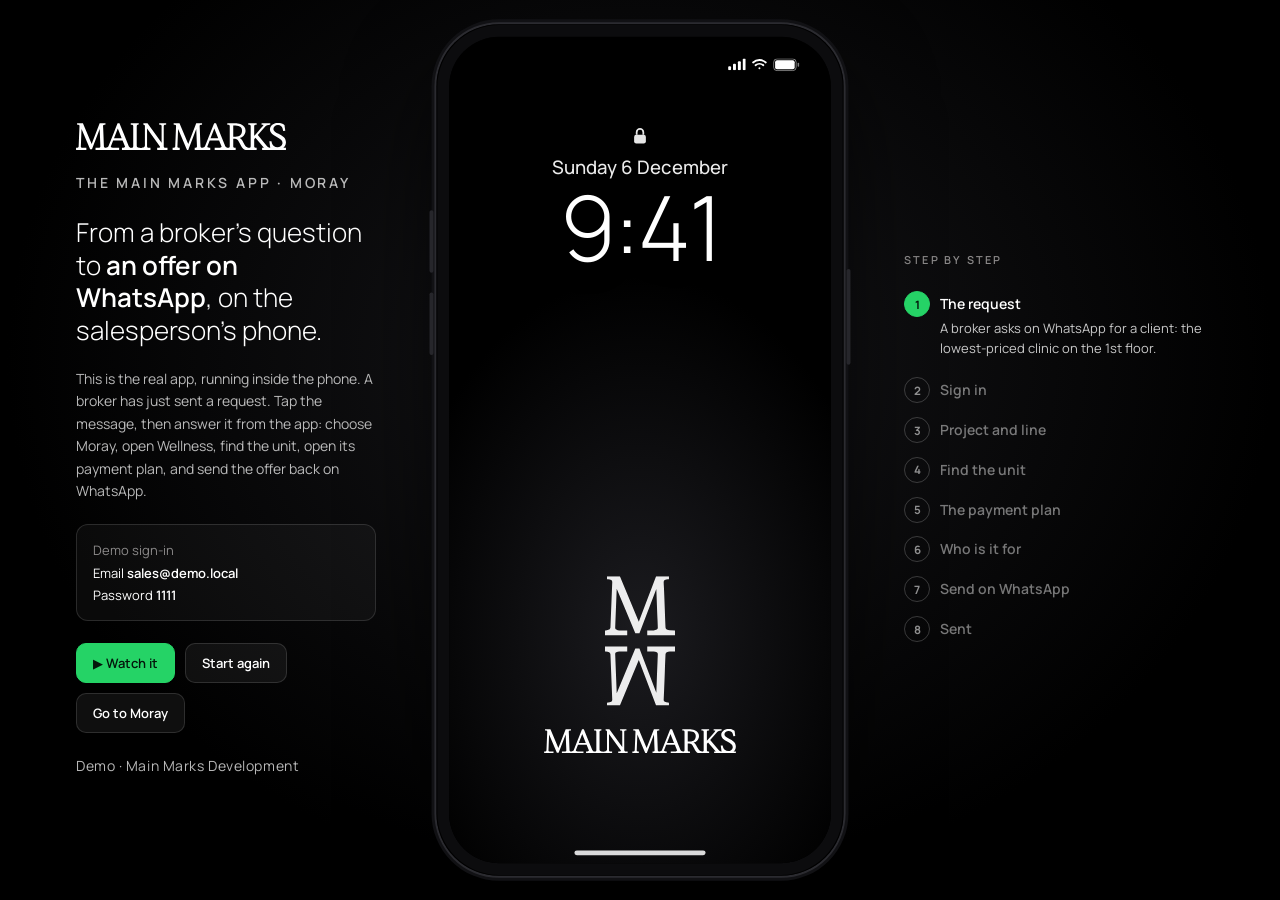
==== commit f360f11f: "Build 147: the current app on the demo link; the stopwatch only with Watch it Builds 122 to 147 of t" ====
--- a/index.html
+++ b/index.html
@@ -346,6 +346,9 @@
   .bub.doc .row b { display: block; font-size: 13.5px; font-weight: 500; line-height: 1.3; word-break: break-word; }
   .bub.doc .row span { display: block; font-size: 12px; color: rgba(233, 237, 239, .6); margin-top: 2px; }
   .bub.doc .tm { float: none; display: flex; justify-content: flex-end; margin: 2px 4px 0; }
+  .bub.ph { padding: 3px; width: 80%; }
+  .bub.ph img { display: block; width: 100%; max-height: 360px; object-fit: cover; object-position: top; border-radius: 6px; }
+  .bub.ph .cap { padding: 6px 6px 2px; }
   .bub.pop { animation: pop .3s cubic-bezier(.2, 1.2, .4, 1) both; }
   @keyframes pop { from { opacity: 0; transform: translateY(10px) scale(.97); } }
   .wa-bar { flex: none; display: flex; align-items: center; gap: 8px; padding: 8px 10px 30px; background: #1f2c34; }
@@ -585,7 +588,9 @@
 
   function answer() {
     if (lock.classList.contains('away')) return;
-    swGo();                                      /* the stopwatch: from opening the broker's message */
+    /* build 147 (Muhanad, 2026-10-28): the stopwatch runs only when Watch it is playing; a viewer who
+       opens the message himself is not timed, and sees no clock */
+    if (tour) swGo();
     var done = false;
     function unlock() {
       if (done) return;
@@ -627,7 +632,7 @@
   function later(fn, ms) { timers.push(setTimeout(fn, ms)); }
   function esc(s) { return String(s).replace(/[&<>"]/g, function (c) { return { '&': '&amp;', '<': '&lt;', '>': '&gt;', '"': '&quot;' }[c]; }); }
   /* WhatsApp's own formatting: *bold*, line breaks */
-  function waText(s) { return esc(s).replace(/\*([^*\n]+)\*/g, '<b>$1</b>').replace(/\n/g, '<br>'); }
+  function waText(s) { return esc(s).replace(/\*([^*\n]+)\*/g, '<b>$1</b>').replace(/~([^~\n]+)~/g, '<s>$1</s>').replace(/\n/g, '<br>'); }
   function initials(n) { return n.split(/\s+/).map(function (w) { return w[0]; }).join('').slice(0, 2).toUpperCase(); }
   function avatar(el, who) { el.textContent = (who.ini || initials(who.name)); el.style.background = who.bg; }
   function mb(bytes) { return bytes > 1048576 ? (bytes / 1048576).toFixed(1) + ' MB' : Math.round(bytes / 1024) + ' kB'; }
@@ -715,8 +720,32 @@
     void os.offsetWidth;
     os.classList.add('up');
   }
+  /* build 91: the WhatsApp POST (the app's js/post.js) through the same share
+     sheet. It arrives as ONE photo bubble with the caption under it, as
+     WhatsApp sends a picture with text. No picture (an untraced unit): the
+     text alone, as share() does. */
+  function sharePost(o) {
+    closeAll(true);
+    job = { text: o.text, unit: o.unit, agent: o.agent, to: null, file: null, pages: null, image: null };
+    var thumb = $('shThumb');
+    thumb.className = 'sh-thumb'; thumb.style.backgroundImage = ''; thumb.innerHTML = '';
+    if (o.image) {
+      if (lastUrl) URL.revokeObjectURL(lastUrl);
+      job.image = { url: lastUrl = URL.createObjectURL(o.image), name: o.image.name, size: o.image.size };
+      thumb.style.backgroundImage = 'url(' + job.image.url + ')';
+      $('shName').textContent = o.image.name;
+      $('shMeta').textContent = 'JPEG Image · ' + mb(o.image.size);
+    } else {
+      $('shName').textContent = 'Post · ' + o.unit;
+      $('shMeta').textContent = 'Text · this unit has no picture yet';
+      thumb.className = 'sh-thumb is-text'; thumb.innerHTML = WA_ICON;
+    }
+    os.classList.add('on'); os.setAttribute('aria-hidden', 'false');
+    void os.offsetWidth;
+    os.classList.add('up');
+  }
   /* what the request on the lock screen was, so the app's "who is it for" can name the company */
-  window.MMDemo = { share: share, request: { from: 'Sara Sales Nawy', company: 'Nawy' } };
+  window.MMDemo = { share: share, sharePost: sharePost, request: { from: 'Sara Sales Nawy', company: 'Nawy' } };
 
   function slide(id, on) { $(id).classList.toggle('in', on); }
   function sheetDown(down) { $('sheet').style.transform = down ? 'translateY(100%)' : ''; }
@@ -735,6 +764,19 @@
     if (!job) return;
     job.to = who;
     slide('waPick', false);
+    if (job.image) {                     /* build 91: WhatsApp's photo preview, with the caption */
+      avatar($('prevAv'), who); $('prevName').textContent = who.name;
+      $('prevSub').textContent = 'Photo';
+      $('prevCap').textContent = job.text;
+      $('prevCount').hidden = true;
+      var pb = $('prevPages'); pb.onscroll = null; pb.innerHTML = '';
+      var im = new Image(); im.src = job.image.url; im.alt = 'The post picture'; pb.appendChild(im);
+      pb.scrollTop = 0;
+      $('prevSend').disabled = false;
+      sheetDown(true);
+      slide('waPrev', true);
+      return;
+    }
     if (!job.file) { send(); return; }
     job.file.then(function () {
       avatar($('prevAv'), who); $('prevName').textContent = who.name;
@@ -790,6 +832,11 @@
       at += 450;
     }
     later(function () {
+      if (job.image) {                   /* build 91: the post, one photo bubble with its caption */
+        chat.insertAdjacentHTML('beforeend', '<div class="bub out ph pop"><img src="' + job.image.url + '" alt="The post picture">' +
+          '<div class="cap" dir="auto">' + waText(job.text) + '<span class="tm">9:42 ' + TICKS + '</span></div></div>');
+        chat.insertAdjacentHTML('beforeend', '<a class="dl-chip pop" href="' + job.image.url + '" download="' + esc(job.image.name) + '">⬇ Download the post picture</a>');
+      } else
       chat.insertAdjacentHTML('beforeend', '<div class="bub out pop">' + waText(job.text) + '<span class="tm">9:42 ' + TICKS + '</span></div>');
       /* the stopwatch's result, as a note in the chat (on a phone there is no column beside it) */
       if (took != null) chat.insertAdjacentHTML('beforeend', '<span class="sent-chip pop" id="sentChip">⏱ Offer sent in ' + swWords(took) + '</span>');
@@ -1000,6 +1047,7 @@
       .then(function () { return until(t, function () { return appAt('p=moray') && visible(q('a[href*="line=wellness"]')); }, 20000, 'Moray'); })
       .then(function () { return wait(t, 3200); })
       /* swipe, card by card: each line lights its own buildings on the aerial */
+      .then(function () { return swipeTo(t, 'admin'); })      /* build 103: the row now opens on Commercial, the ground floor */
       .then(function () { return swipeTo(t, 'fourth'); })
       .then(function () { return swipeTo(t, 'wellness'); })
       .then(function () { return tap(t, q('a[href*="line=wellness"]')); })
@@ -1012,7 +1060,7 @@
         var pane = [].filter.call(doc().querySelectorAll('.fd-pane'), function (p) { return !p.hidden; })[0];
         var fb = pane.querySelector('.fd-floor-btn');
         return show(t, fb).then(function () { return tap(t, fb); }).then(function () {
-          var chip = [].filter.call(pane.querySelectorAll('.fd-floor-menu .fd-chip'), function (c) { return c.textContent.trim() === '1st'; })[0];
+          var chip = [].filter.call(pane.querySelectorAll('.fd-floor-menu .fd-chip'), function (c) { return ['1st', 'الأول'].indexOf(c.textContent.trim()) !== -1; })[0];   /* the app in English or Arabic (build 92) */
           return tap(t, chip);
         });
       })
@@ -1030,7 +1078,7 @@
       .then(function () {
         var ps = q('.q-plansel');
         return show(t, ps).then(function () {
-          return tap(t, ps, function (el) { el.value = 'o30-10'; el.dispatchEvent(new Event('change', { bubbles: true })); });
+          return tap(t, ps, function (el) { el.value = 'p10-8';   /* build 147: a standing plan; the October offer (o30-10) ended on 15 Oct */ el.dispatchEvent(new Event('change', { bubbles: true })); });
         });
       })
       .then(function () { return until(t, function () { return visible(q('.q-sched-wrap')); }, 6000, 'the schedule'); })
@@ -1101,7 +1149,7 @@
      ================================================================== */
   var STEPS = [
     ['The request', 'A broker asks on WhatsApp for a client: the lowest-priced clinic on the 1st floor.'],
-    ['Sign in', 'Each salesperson signs in once, so every offer carries their name.'],
+    ['Sign in', 'Each sales agent signs in once, so every offer carries their name.'],
     ['Project and line', 'Swipe Moray’s lines: each card lights its own buildings on the aerial.'],
     ['Find the unit', 'Find a unit searches Main Marks’ price list. The answer glows on the floor drawing.'],
     ['The payment plan', 'Every figure is worked out from Main Marks’ own plans. Nobody types a number.'],
@@ -1157,6 +1205,7 @@
       sw.querySelector('.sw-best').textContent = best;
       sw.classList.toggle('is-run', swStart != null && swEnd == null);
       sw.classList.toggle('is-done', swEnd != null);
+      sw.style.display = swStart == null ? 'none' : '';   /* build 147: no clock until Watch it starts one */
     });
   }
 
@@ -1169,8 +1218,8 @@
     if (kind === 'demo') {
       $('beatK').textContent = 'The demo’s time';
       $('beatH').textContent = 'The demo sent the offer in ' + swWords(ms) + '.';
-      $('beatP').textContent = 'From opening the broker’s message to the offer in her chat. Can you beat it?';
-      $('beatGo').textContent = 'Try to beat it';
+      $('beatP').textContent = 'From opening the broker’s message to the offer in her chat. Now try it yourself.';
+      $('beatGo').textContent = 'Try it yourself';
     } else if (faster) {
       $('beatK').textContent = 'You beat the demo';
       $('beatH').textContent = swWords(demoTime - ms) + ' faster than the demo.';
@@ -1217,7 +1266,7 @@
     clearTimeout(ringTimer);
     closeAll(true);
     sentDone = false; reached = 0; dlHide(); beatHide();
-    swReset(); swGo();
+    swReset();
     lock.classList.add('away', 'gone');
     screen.classList.remove('locked');
     req.hidden = false;
@@ -1227,6 +1276,11 @@
   try {
     if (window.CONFIG && CONFIG.build) document.getElementById('build').textContent = 'Demo · build ' + CONFIG.build;
   } catch (e) { /* no config: keep the plain line */ }
+  /* build 147: this page loads no config, so the build is read from the app inside the phone */
+  app.addEventListener('load', function () {
+    /* CONFIG is a const in the app, not on its window: the stamp on its config.js address carries the build */
+    try { var sc = app.contentDocument.querySelector('script[src*="config.js"]'), m = sc && /v=(\d+)/.exec(sc.getAttribute('src')); if (m) document.getElementById('build').textContent = 'Demo · build ' + m[1]; } catch (e) { /* not loaded yet */ }
+  });
 }());
 </script>
 </body>
